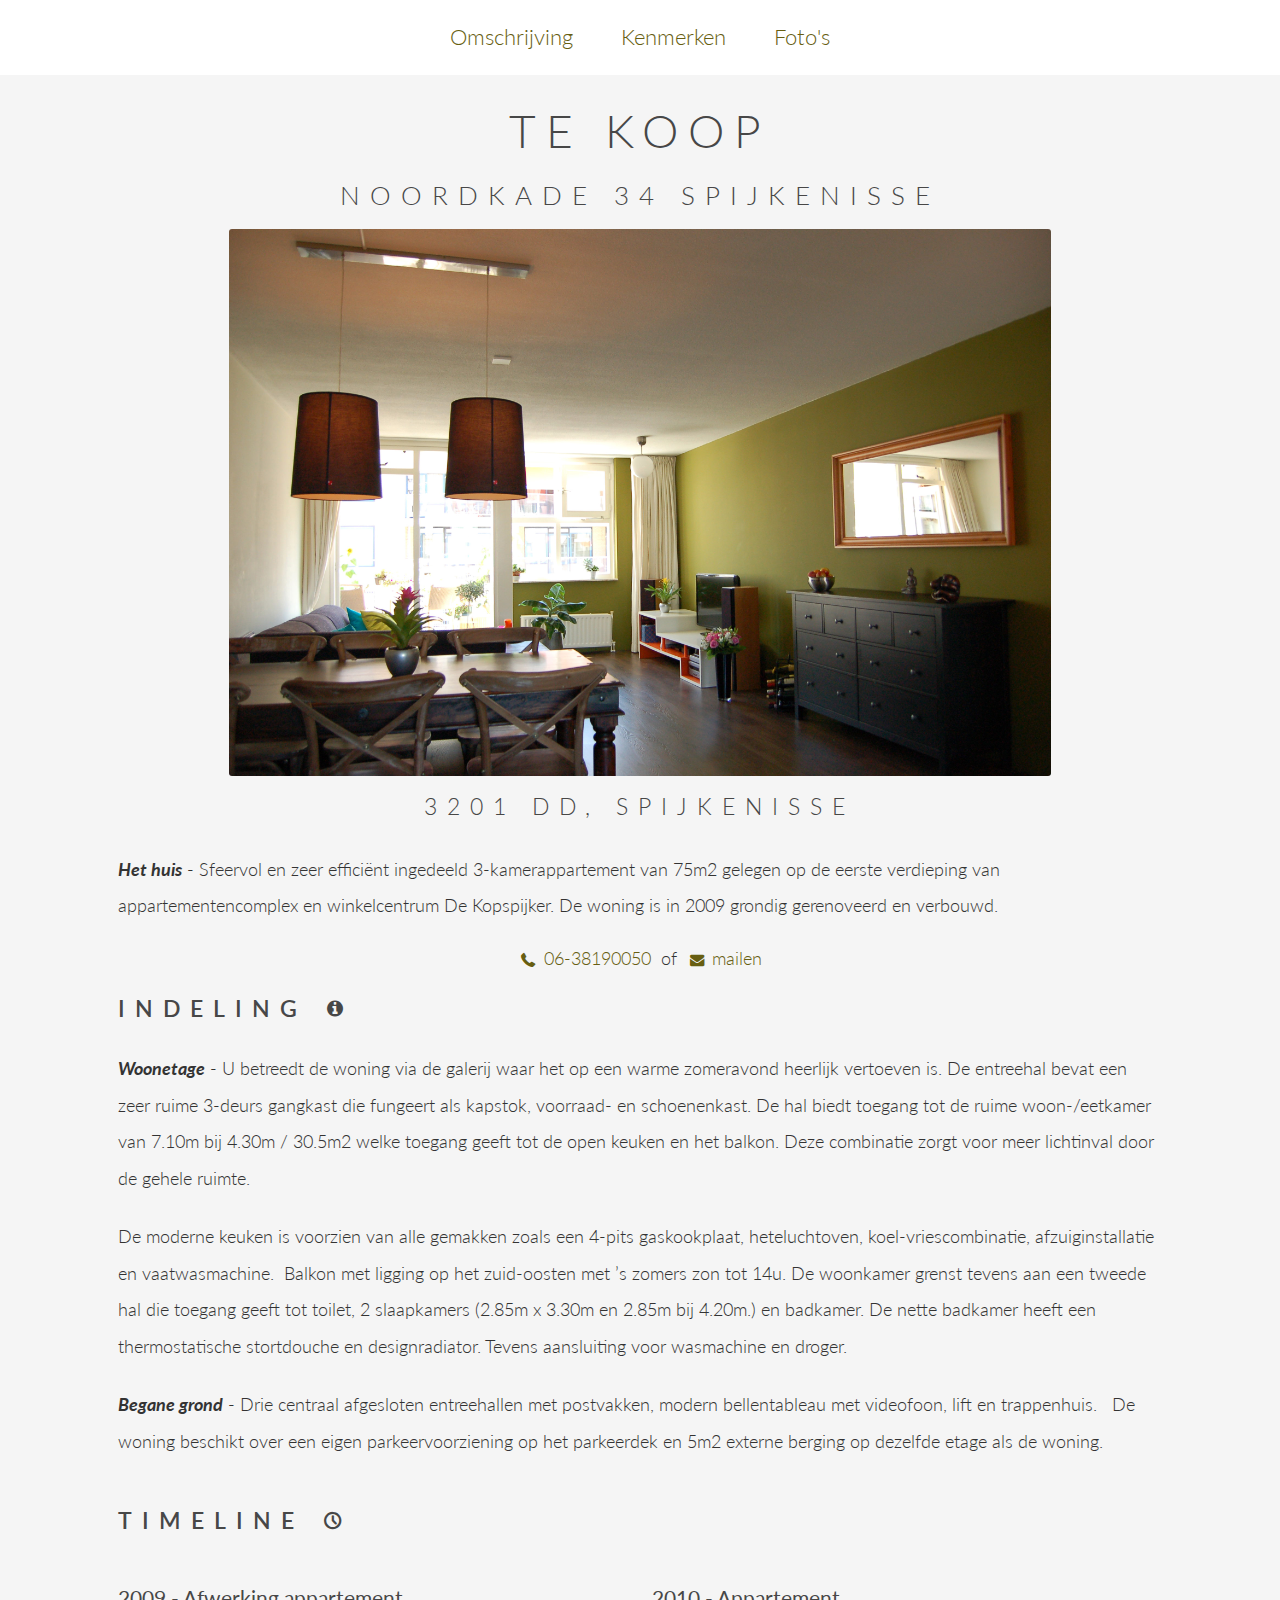
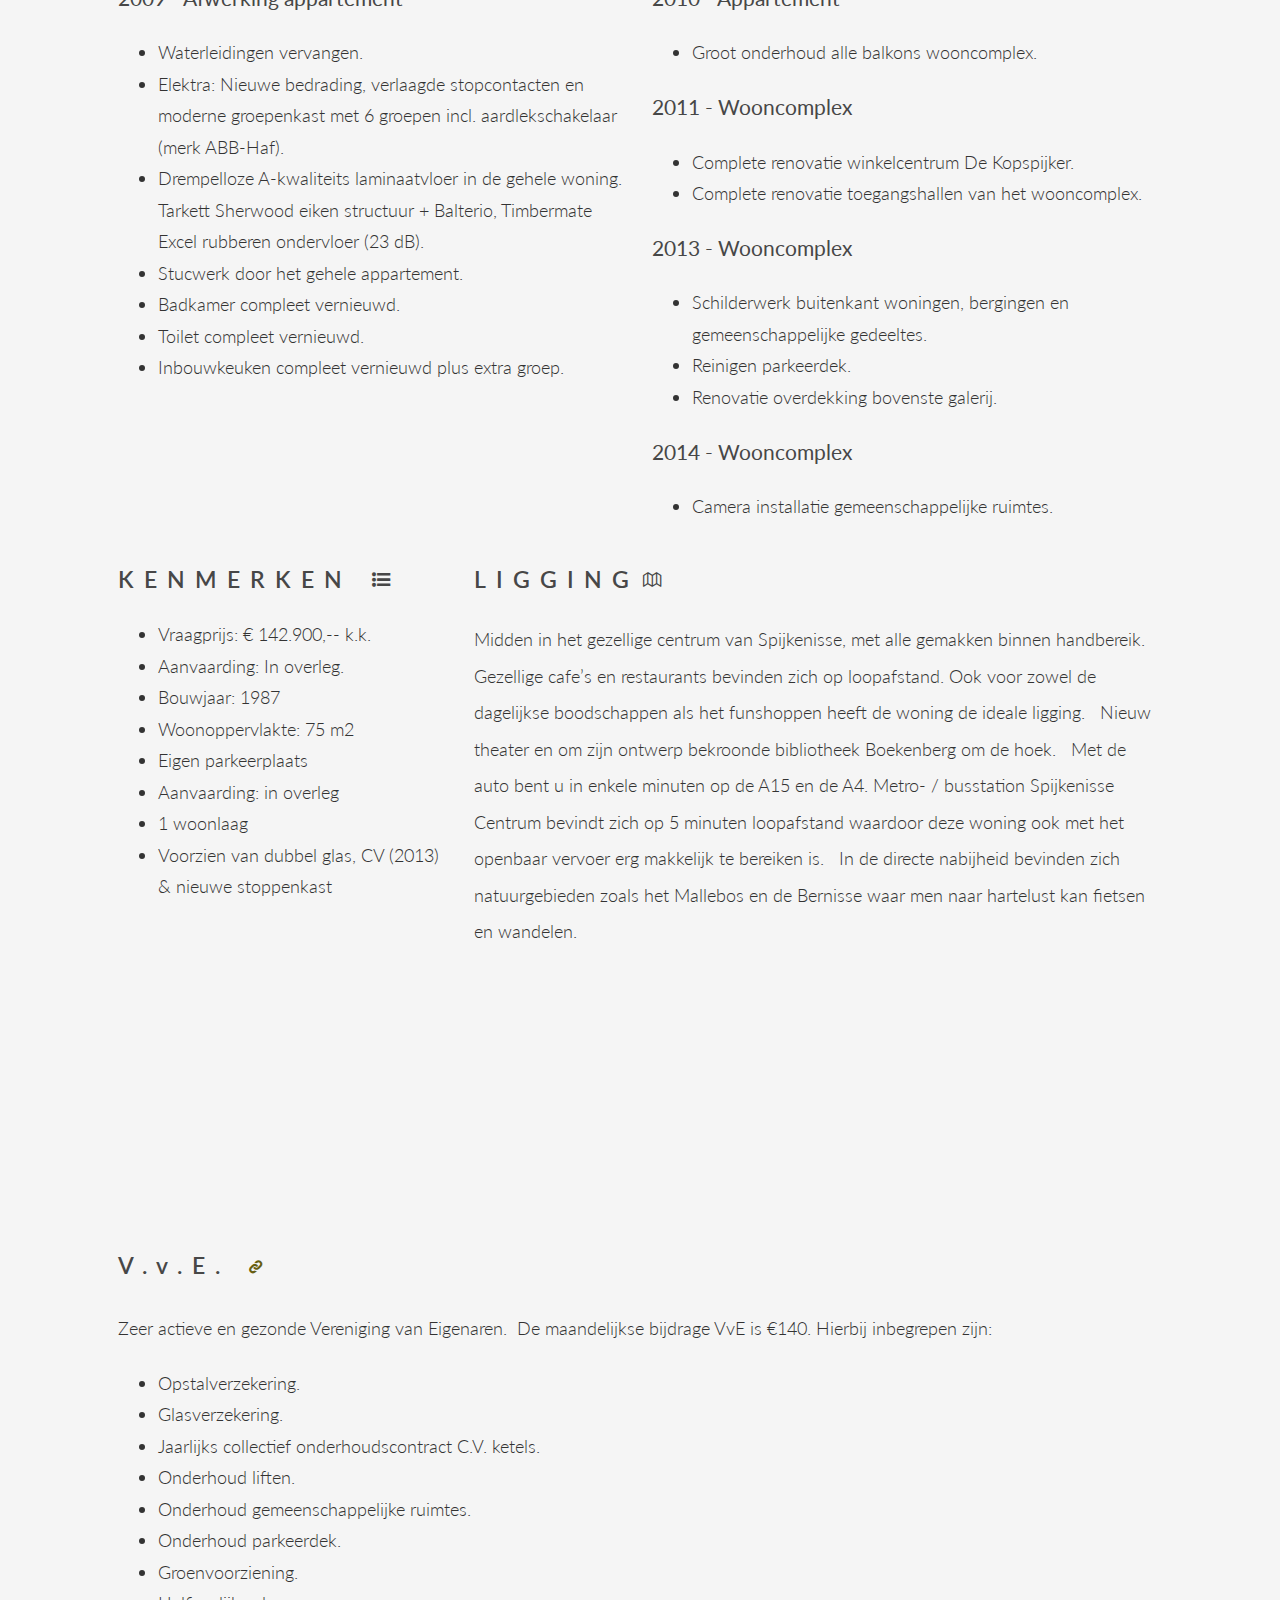
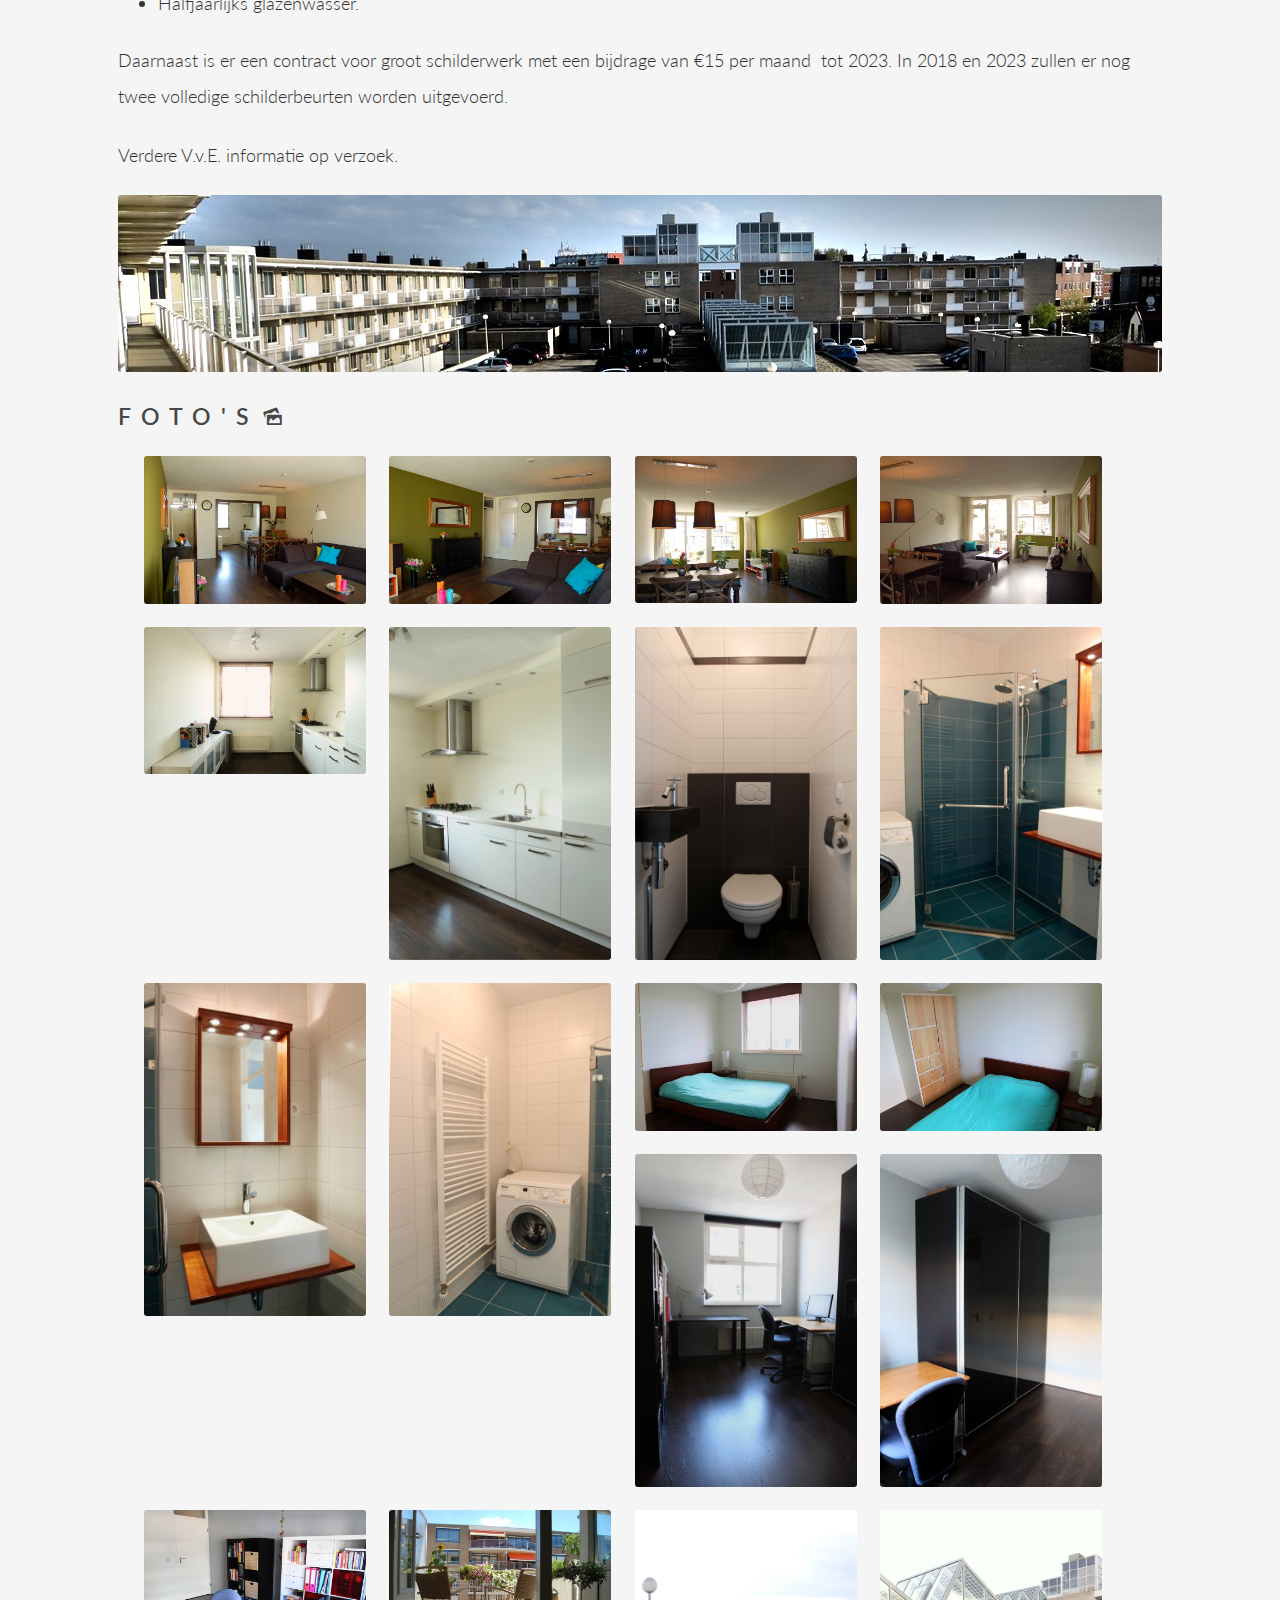
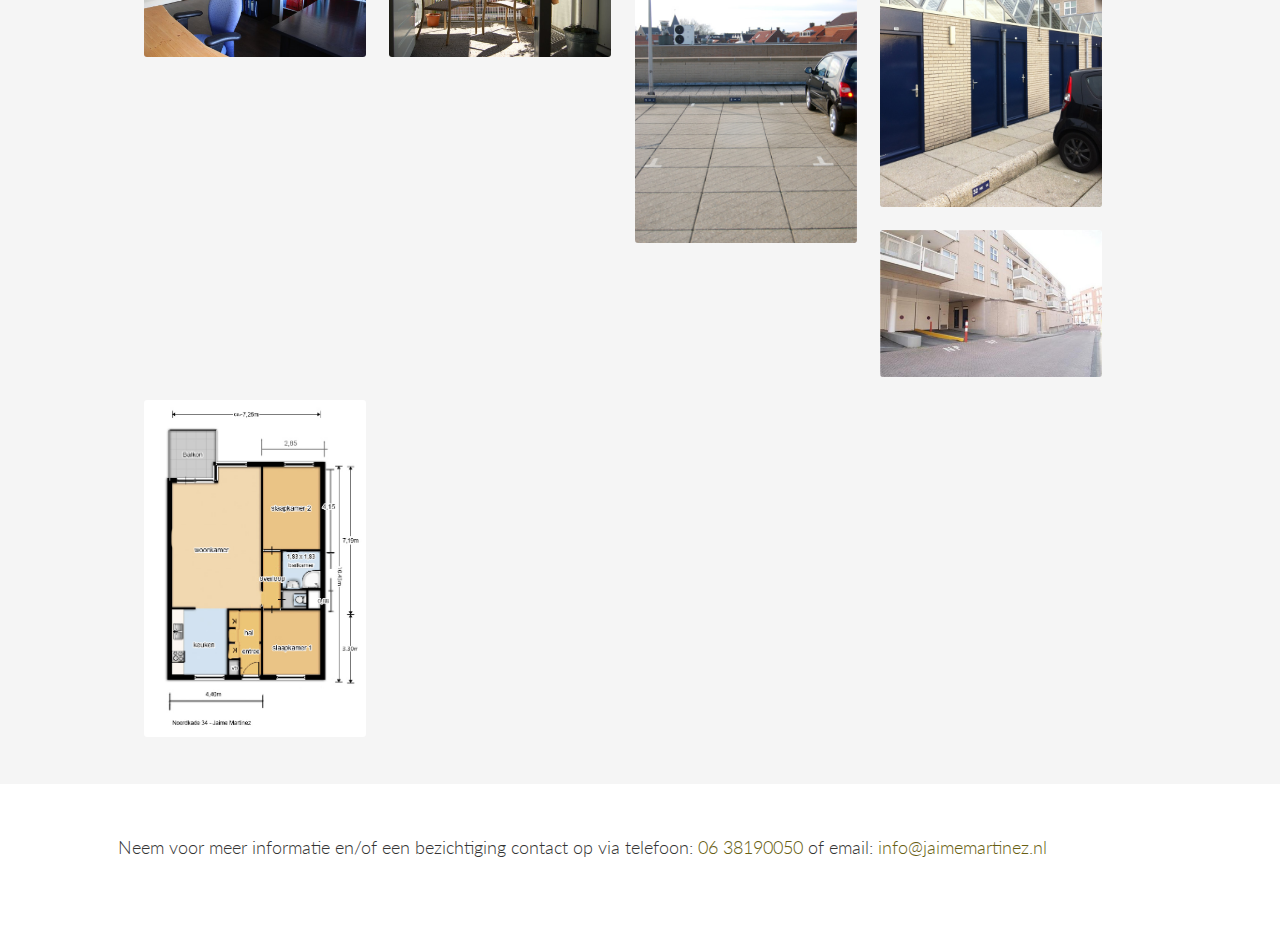
==== index.html @ 1e0ad84d "oops double slashes" ====
<!DOCTYPE html>
<html>
    <head>
        <meta charset="utf-8">
        <meta http-equiv="X-UA-Compatible" content="IE=edge">
        <meta name="viewport" content="width=device-width, initial-scale=1">

		<title>Te Koop: Noordkade 34, Spijkenisse</title>
        <meta name="description" content="Sfeervol en zeer efficiënt ingedeeld 3-kamerappartement van 75m2 gelegen op de eerste verdieping van het winkelcentrum De Kopspijker. De woning is in 2009 grondig gerenoveerd en verbouwd.">

        <meta property="og:title" content="Te koop: Noordkade 34, Spijkenisse">
		<meta property="og:locale" content="nl_NL">
		<meta property="og:url" content="http://noordkade34.nl/">
		<meta property="og:description" content="Sfeervol en zeer efficiënt ingedeeld 3-kamerappartement van 75m2 gelegen op de eerste verdieping van het winkelcentrum De Kopspijker. De woning is in 2009 grondig gerenoveerd en verbouwd.">
		<meta property="og:type" content="website">
		<meta property="og:image" content="http://noordkade34.nl/assets/img/1.3 - woonkamer.jpg">
		<meta property="og:image" content="http://noordkade34.nl/assets/img/2.2 - keuken.jpg">
		<meta property="og:image" content="http://noordkade34.nl/assets/img/6. - balkon.jpg">

		<link rel="shortcut icon" href="/favicon.ico" type="image/x-icon" />
        <link rel="publisher" href="https://plus.google.com/105587999218835462997" />
        <link href='http://fonts.googleapis.com/css?family=Lato:300,400,700' rel='stylesheet' type='text/css'>
		<link rel="stylesheet" type="text/css" href="/assets/css/stylesheet.css" media="screen" />

		<!--[if (gte IE 6)&(lte IE 8)]>
		  <script type="text/javascript" src="/assets/js/min/html5shiv.min.js"></script>
		  <script type="text/javascript" src="/assets/js/min/selectivizr.min.js"></script>
		  <noscript><link rel="stylesheet" href="/assets/css/ie.css" /></noscript>
		<![endif]-->

	</head>

	<body>

		<nav class="menu">
			<ul>
				<li><a href="#omschrijving">Omschrijving</a></li>
				<li><a href="#kenmerken">Kenmerken</a></li>
				<li><a href="#fotos">Foto's</a></li>
			</ul>
		</nav>
		<header class="header">
			<div class="container">
				<h1>Te Koop</h1>
				<h2>Noordkade 34 Spijkenisse</h2>
				<img src="/assets/img/lrg/1.3 - woonkamer.jpg" alt="Woonkamer Noordkade 34">
				<h3>3201 DD, Spijkenisse</h3>
			</div>
		</header>
		<div class="container">
			<section class="main" id="omschrijving">
				<article>
					 <p><i>Het huis</i> - Sfeervol en zeer efficiënt ingedeeld 3-kamerappartement van 75m2 gelegen op de eerste verdieping van appartementencomplex en winkelcentrum De Kopspijker. De woning is in 2009 grondig gerenoveerd en verbouwd.</p>
					<div class="center"><a href="tel:0031638190050"><i class="icon-phone"></i> 06-38190050</a>&nbsp;&nbsp;of&nbsp;&nbsp;<a href="mailto:info@jaimemartinez.nl"><i class="icon-mail-alt"></i> mailen</a></div>
				</article>
				<article>
					<h3>Indeling <i class="icon-info-circled"></i></h3>
					
					<p><i>Woonetage</i> - U betreedt de woning via de galerij waar het op een warme zomeravond heerlijk vertoeven is. De entreehal bevat een zeer ruime 3-deurs gangkast die fungeert als kapstok, voorraad- en schoenenkast. De hal biedt toegang tot de ruime woon-/eetkamer van 7.10m bij 4.30m / 30.5m2 welke toegang geeft tot de open keuken en het balkon. Deze combinatie zorgt voor meer lichtinval door de gehele ruimte.</p>
					
					<p>De moderne keuken is voorzien van alle gemakken zoals een 4-pits gaskookplaat, heteluchtoven, koel-vriescombinatie, afzuiginstallatie en  vaatwasmachine.  Balkon met ligging op het zuid-oosten met ’s zomers zon tot 14u. De woonkamer grenst tevens aan een tweede hal die toegang geeft tot toilet, 2 slaapkamers (2.85m x 3.30m en 2.85m bij 4.20m.) en badkamer. De nette badkamer heeft een thermostatische stortdouche en designradiator. Tevens aansluiting voor wasmachine en droger. </p>
					
					<p><i>Begane grond</i> - Drie centraal afgesloten entreehallen met postvakken, modern bellentableau met videofoon, lift en trappenhuis.   De woning beschikt over een eigen parkeervoorziening op het parkeerdek en 5m2 externe berging op dezelfde etage als de woning.</p>
				</article>
			</section>

			<section class="timeline">
				<h3>Timeline <i class="icon-clock"></i></h3>
				<article>
					<h4>2009 - Afwerking appartement</h4>
					<ul>
						<li>Waterleidingen vervangen.</li>
						<li>Elektra: Nieuwe bedrading, verlaagde stopcontacten en moderne groepenkast met 6 groepen incl. aardlekschakelaar (merk ABB-Haf).</li>
						<li>Drempelloze A-kwaliteits laminaatvloer in de gehele woning. Tarkett Sherwood eiken structuur + Balterio, Timbermate Excel rubberen ondervloer (23 dB).</li>
						<li>Stucwerk door het gehele appartement.</li>
						<li>Badkamer compleet vernieuwd.</li>
						<li>Toilet compleet vernieuwd.</li>
						<li>Inbouwkeuken compleet vernieuwd plus extra groep.</li>
					</ul>
				</article>
				<article>
					<h4>2010 - Appartement</h4>
					<ul>
						<li>Groot onderhoud alle balkons wooncomplex.</li>
					</ul>
					<h4>2011 - Wooncomplex</h4>
					<ul>
						<li>Complete renovatie winkelcentrum De Kopspijker.</li>
						<li>Complete renovatie toegangshallen van het wooncomplex.</li>
					</ul>
					<h4>2013 - Wooncomplex</h4>
					<ul>
						<li>Schilderwerk buitenkant woningen, bergingen en gemeenschappelijke gedeeltes.</li>
						<li>Reinigen parkeerdek.</li>
						<li>Renovatie overdekking bovenste galerij.</li>
					</ul>
					<h4>2014 - Wooncomplex</h4>
					<ul>
						<li>Camera installatie gemeenschappelijke ruimtes.</li>
					</ul>
				</article>
			</section>



			<section class="features-and-suroundings" id="kenmerken">
				<aside>
					<h3>Kenmerken <i class="icon-list-bullet"></i></h3>
					<ul>
						<li>Vraagprijs: € 142.900,-- k.k.</li>
						<li>Aanvaarding: In overleg.</li>
						<li>Bouwjaar: 1987</li>
						<li>Woonoppervlakte: 75 m2</li>
						<li>Eigen parkeerplaats</li>
						<li>Aanvaarding: in overleg</li>
						<li>1 woonlaag</li>
						<li>Voorzien van dubbel glas, CV (2013) &amp; nieuwe stoppenkast</li>
					</ul>
				</aside>
				<article>
					<h3>Ligging<i class="icon-map"></i></h3>
					<p>Midden in het gezellige centrum van Spijkenisse, met alle gemakken binnen handbereik. Gezellige cafe’s en restaurants bevinden zich op loopafstand. Ook voor zowel de dagelijkse boodschappen als het funshoppen heeft de woning de ideale ligging.   Nieuw theater en om zijn ontwerp bekroonde bibliotheek Boekenberg om de hoek.   Met de auto bent u in enkele minuten op de A15 en de A4. Metro- / busstation Spijkenisse Centrum bevindt zich op 5 minuten loopafstand waardoor deze woning ook met het openbaar vervoer erg makkelijk te bereiken is.   In de directe nabijheid bevinden zich natuurgebieden zoals het Mallebos en de Bernisse waar men naar hartelust kan fietsen en wandelen.</p>
				</article>
				<iframe src="https://www.google.com/maps/embed?pb=!1m14!1m8!1m3!1d2464.5754263240874!2d4.3286573!3d51.8504493!3m2!1i1024!2i768!4f13.1!3m3!1m2!1s0x47c4498eeb7c8c5f%3A0xbebf04835ccae60f!2sNoordkade+34!5e0!3m2!1snl!2snl!4v1396561462928&amp;z=16" width="100%" height="250" frameborder="0" style="border:0"></iframe>
			</section>

			<section class="vve">
	<article>
		<h3>V.v.E. <small><a href="http://www.vve-dekopspijker.nl/" target="_blank"><i class="icon-link"></i></a></small></h3>
		<p>Zeer actieve en gezonde Vereniging van Eigenaren.  De maandelijkse bijdrage VvE is €140. Hierbij inbegrepen zijn:</p>
		<ul>
			<li>Opstalverzekering.</li>
			<li>Glasverzekering.</li>
			<li>Jaarlijks collectief onderhoudscontract C.V. ketels.</li>
			<li>Onderhoud liften.</li>
			<li>Onderhoud gemeenschappelijke ruimtes.</li>
			<li>Onderhoud parkeerdek.</li>
			<li>Groenvoorziening.</li>
			<li>Halfjaarlijks glazenwasser.</li>
		</ul>
		<p>Daarnaast is er een contract voor groot schilderwerk met een bijdrage van €15 per maand  tot 2023. In 2018 en 2023 zullen er nog twee volledige schilderbeurten worden uitgevoerd.</p>
		<p>Verdere V.v.E. informatie op verzoek.  </p>
		<img src="/assets/img/dekopspijker-landscape.jpg" alt="" />
	</article>
</section>
			<section class="image-gallery" id="fotos">
	<article>
	<h3>Foto's<i class="icon-picture"></i></h3>
	<div class="container">
		<a data-imagelightbox="fotos" class="wk wk1" href="/assets/img/1.1 - woonkamer.jpg"><img src="/assets/img/1.1 - woonkamer.jpg" alt="Woonkamer 1" /></a>
		<a data-imagelightbox="fotos" class="wk wk2" href="/assets/img/1.2 - woonkamer.jpg"><img src="/assets/img/1.2 - woonkamer.jpg" alt="Woonkamer 2" /></a>
		<a data-imagelightbox="fotos" class="wk wk3" href="/assets/img/1.3 - woonkamer.jpg"><img src="/assets/img/1.3 - woonkamer.jpg" alt="Woonkamer 3" /></a>
		<a data-imagelightbox="fotos" class="wk wk4" href="/assets/img/1.4 - woonkamer.jpg"><img src="/assets/img/1.4 - woonkamer.jpg" alt="Woonkamer 4" /></a>

		
		<a data-imagelightbox="fotos" class="k k2" href="/assets/img/2.2 - keuken.jpg"><img src="/assets/img/2.2 - keuken.jpg" alt="Keuken 1" /></a>
		<a data-imagelightbox="fotos" class="k k1" href="/assets/img/2.1 - keuken.jpg"><img src="/assets/img/2.1 - keuken.jpg" alt="Keuken 2" /></a>

		<a data-imagelightbox="fotos" class="t t1"  href="/assets/img/3. - toilet.jpg"><img src="/assets/img/3. - toilet.jpg" alt="Toilet" /></a>

		<a data-imagelightbox="fotos" class="b b1" href="/assets/img/4.1 - badkamer.jpg"><img src="/assets/img/4.1 - badkamer.jpg" alt="Badkamer 1" /></a>
		<a data-imagelightbox="fotos" class="b b2" href="/assets/img/4.2 - badkamer.jpg"><img src="/assets/img/4.2 - badkamer.jpg" alt="Badkamer 2" /></a>
		<a data-imagelightbox="fotos" class="b b3" href="/assets/img/4.3 - badkamer.jpg"><img src="/assets/img/4.3 - badkamer.jpg" alt="Badkamer 3" /></a>

		<a data-imagelightbox="fotos" class="k51 k51a" href="/assets/img/5.1.a - kamer 1.jpg"><img src="/assets/img/5.1.a - kamer 1.jpg" alt="Slaapkamer 1" /></a>
		<a data-imagelightbox="fotos" class="k51 k51b" href="/assets/img/5.1.b - kamer 1.jpg"><img src="/assets/img/5.1.b - kamer 1.jpg" alt="Slaapkamer 2" /></a>

		<a data-imagelightbox="fotos" class="k52 k52a" href="/assets/img/5.2.a - kamer 2.jpg"><img src="/assets/img/5.2.a - kamer 2.jpg" alt="Studeerkamer 1" /></a>
		<a data-imagelightbox="fotos" class="k52 k52b" href="/assets/img/5.2.b - kamer 2.jpg"><img src="/assets/img/5.2.b - kamer 2.jpg" alt="Studeerkamer 2" /></a>
		<a data-imagelightbox="fotos" class="k52 k52c" href="/assets/img/5.2.c - kamer 2.jpg"><img src="/assets/img/5.2.c - kamer 2.jpg" alt="Studeerkamer 3" /></a>

		<a data-imagelightbox="fotos" class="o o1" href="/assets/img/6. - balkon.jpg"><img src="/assets/img/6. - balkon.jpg" alt="Balkon" /></a>
		<a data-imagelightbox="fotos" class="o o2" href="/assets/img/7. - parkeerplaats.jpg"><img src="/assets/img/7. - parkeerplaats.jpg" alt="Parkeerplaats" /></a>
		<a data-imagelightbox="fotos" class="o o3" href="/assets/img/8. - berging.jpg"><img src="/assets/img/8. - berging.jpg" alt="Berging" /></a>
		<a data-imagelightbox="fotos" class="o o4" href="/assets/img/9. - inrit.jpg"><img src="/assets/img/9. - inrit.jpg" alt="Voorkant inrit" /></a>
		<a data-imagelightbox="fotos" class="o o4" href="/assets/img/plattegrond.jpg"><img src="/assets/img/plattegrond.jpg" alt="Plattegrond Noordkade 34" /></a>
	</div>
	</article>
</section>
<br />		</div>
		
		<footer class="footer">
			<article class="container">
				<br />
				<p id="contact">Neem voor meer informatie en/of een bezichtiging contact op via telefoon: <a href="tel:0031638190050">06 38190050</a> of email: <a href="mailto:info@jaimemartinez.nl">info@jaimemartinez.nl</a></p>
				<div class="fb-like" data-href="http://noordkade34.nl/" data-layout="standard" data-action="like" data-show-faces="false" data-share="true"></div><br/><br/>
			</article>
		</footer>

		<script src="//ajax.googleapis.com/ajax/libs/jquery/1.11.0/jquery.min.js"></script>
        <script>window.jQuery || document.write('<script src="/assets/js/min/jquery-1.11.0.min.js"><\/script>')</script>
        

		<script>
			(function(i,s,o,g,r,a,m){i['GoogleAnalyticsObject']=r;i[r]=i[r]||function(){
			(i[r].q=i[r].q||[]).push(arguments)},i[r].l=1*new Date();a=s.createElement(o),
			m=s.getElementsByTagName(o)[0];a.async=1;a.src=g;m.parentNode.insertBefore(a,m)
			})(window,document,'script','//www.google-analytics.com/analytics.js','ga');

			ga('create', 'UA-8254554-12', 'noordkade34.nl');
			ga('require', 'linkid', 'linkid.js');
			ga('require', 'displayfeatures');
			ga('send', 'pageview');
		</script>
		<script src="/assets/js/min/scripts.min.js"></script>
		<div id="fb-root"></div>
		<script>(function(d, s, id) {
		  var js, fjs = d.getElementsByTagName(s)[0];
		  if (d.getElementById(id)) return;
		  js = d.createElement(s); js.id = id;
		  js.src = "//connect.facebook.net/nl_NL/all.js#xfbml=1&appId=514777121892088";
		  fjs.parentNode.insertBefore(js, fjs);
		}(document, 'script', 'facebook-jssdk'));</script>
	<script type="text/javascript" src="/assets/js/min/responds.min.js"></script>
	</body>
</html>
---- assets/css/stylesheet.css ----
@charset "UTF-8";
* {
  -webkit-box-sizing: border-box;
  -moz-box-sizing: border-box;
  box-sizing: border-box; }

/*! normalize.css v3.0.1 | MIT License | git.io/normalize */
/**
 * 1. Set default font family to sans-serif.
 * 2. Prevent iOS text size adjust after orientation change, without disabling
 *    user zoom.
 */
html {
  font-family: sans-serif;
  /* 1 */
  -ms-text-size-adjust: 100%;
  /* 2 */
  -webkit-text-size-adjust: 100%;
  /* 2 */ }

/**
 * Remove default margin.
 */
body {
  margin: 0; }

/* HTML5 display definitions
   ========================================================================== */
/**
 * Correct `block` display not defined for any HTML5 element in IE 8/9.
 * Correct `block` display not defined for `details` or `summary` in IE 10/11 and Firefox.
 * Correct `block` display not defined for `main` in IE 11.
 */
article,
aside,
details,
figcaption,
figure,
footer,
header,
hgroup,
main,
nav,
section,
summary {
  display: block; }

/**
 * 1. Correct `inline-block` display not defined in IE 8/9.
 * 2. Normalize vertical alignment of `progress` in Chrome, Firefox, and Opera.
 */
audio,
canvas,
progress,
video {
  display: inline-block;
  /* 1 */
  vertical-align: baseline;
  /* 2 */ }

/**
 * Prevent modern browsers from displaying `audio` without controls.
 * Remove excess height in iOS 5 devices.
 */
audio:not([controls]) {
  display: none;
  height: 0; }

/**
 * Address `[hidden]` styling not present in IE 8/9/10.
 * Hide the `template` element in IE 8/9/11, Safari, and Firefox < 22.
 */
[hidden],
template {
  display: none; }

/* Links
   ========================================================================== */
/**
 * Remove the gray background color from active links in IE 10.
 */
a {
  background: transparent; }

/**
 * Improve readability when focused and also mouse hovered in all browsers.
 */
a:active,
a:hover {
  outline: 0; }

/* Text-level semantics
   ========================================================================== */
/**
 * Address styling not present in IE 8/9/10/11, Safari, and Chrome.
 */
abbr[title] {
  border-bottom: 1px dotted; }

/**
 * Address style set to `bolder` in Firefox 4+, Safari, and Chrome.
 */
b,
strong {
  font-weight: bold; }

/**
 * Address styling not present in Safari and Chrome.
 */
dfn {
  font-style: italic; }

/**
 * Address variable `h1` font-size and margin within `section` and `article`
 * contexts in Firefox 4+, Safari, and Chrome.
 */
h1 {
  font-size: 2em;
  margin: 0.67em 0; }

/**
 * Address styling not present in IE 8/9.
 */
mark {
  background: #ff0;
  color: #000; }

/**
 * Address inconsistent and variable font size in all browsers.
 */
small {
  font-size: 80%; }

/**
 * Prevent `sub` and `sup` affecting `line-height` in all browsers.
 */
sub,
sup {
  font-size: 75%;
  line-height: 0;
  position: relative;
  vertical-align: baseline; }

sup {
  top: -0.5em; }

sub {
  bottom: -0.25em; }

/* Embedded content
   ========================================================================== */
/**
 * Remove border when inside `a` element in IE 8/9/10.
 */
img {
  border: 0; }

/**
 * Correct overflow not hidden in IE 9/10/11.
 */
svg:not(:root) {
  overflow: hidden; }

/* Grouping content
   ========================================================================== */
/**
 * Address margin not present in IE 8/9 and Safari.
 */
figure {
  margin: 1em 40px; }

/**
 * Address differences between Firefox and other browsers.
 */
hr {
  -moz-box-sizing: content-box;
  box-sizing: content-box;
  height: 0; }

/**
 * Contain overflow in all browsers.
 */
pre {
  overflow: auto; }

/**
 * Address odd `em`-unit font size rendering in all browsers.
 */
code,
kbd,
pre,
samp {
  font-family: monospace, monospace;
  font-size: 1em; }

/* Forms
   ========================================================================== */
/**
 * Known limitation: by default, Chrome and Safari on OS X allow very limited
 * styling of `select`, unless a `border` property is set.
 */
/**
 * 1. Correct color not being inherited.
 *    Known issue: affects color of disabled elements.
 * 2. Correct font properties not being inherited.
 * 3. Address margins set differently in Firefox 4+, Safari, and Chrome.
 */
button,
input,
optgroup,
select,
textarea {
  color: inherit;
  /* 1 */
  font: inherit;
  /* 2 */
  margin: 0;
  /* 3 */ }

/**
 * Address `overflow` set to `hidden` in IE 8/9/10/11.
 */
button {
  overflow: visible; }

/**
 * Address inconsistent `text-transform` inheritance for `button` and `select`.
 * All other form control elements do not inherit `text-transform` values.
 * Correct `button` style inheritance in Firefox, IE 8/9/10/11, and Opera.
 * Correct `select` style inheritance in Firefox.
 */
button,
select {
  text-transform: none; }

/**
 * 1. Avoid the WebKit bug in Android 4.0.* where (2) destroys native `audio`
 *    and `video` controls.
 * 2. Correct inability to style clickable `input` types in iOS.
 * 3. Improve usability and consistency of cursor style between image-type
 *    `input` and others.
 */
button,
html input[type="button"],
input[type="reset"],
input[type="submit"] {
  -webkit-appearance: button;
  /* 2 */
  cursor: pointer;
  /* 3 */ }

/**
 * Re-set default cursor for disabled elements.
 */
button[disabled],
html input[disabled] {
  cursor: default; }

/**
 * Remove inner padding and border in Firefox 4+.
 */
button::-moz-focus-inner,
input::-moz-focus-inner {
  border: 0;
  padding: 0; }

/**
 * Address Firefox 4+ setting `line-height` on `input` using `!important` in
 * the UA stylesheet.
 */
input {
  line-height: normal; }

/**
 * It's recommended that you don't attempt to style these elements.
 * Firefox's implementation doesn't respect box-sizing, padding, or width.
 *
 * 1. Address box sizing set to `content-box` in IE 8/9/10.
 * 2. Remove excess padding in IE 8/9/10.
 */
input[type="checkbox"],
input[type="radio"] {
  box-sizing: border-box;
  /* 1 */
  padding: 0;
  /* 2 */ }

/**
 * Fix the cursor style for Chrome's increment/decrement buttons. For certain
 * `font-size` values of the `input`, it causes the cursor style of the
 * decrement button to change from `default` to `text`.
 */
input[type="number"]::-webkit-inner-spin-button,
input[type="number"]::-webkit-outer-spin-button {
  height: auto; }

/**
 * 1. Address `appearance` set to `searchfield` in Safari and Chrome.
 * 2. Address `box-sizing` set to `border-box` in Safari and Chrome
 *    (include `-moz` to future-proof).
 */
input[type="search"] {
  -webkit-appearance: textfield;
  /* 1 */
  -moz-box-sizing: content-box;
  -webkit-box-sizing: content-box;
  /* 2 */
  box-sizing: content-box; }

/**
 * Remove inner padding and search cancel button in Safari and Chrome on OS X.
 * Safari (but not Chrome) clips the cancel button when the search input has
 * padding (and `textfield` appearance).
 */
input[type="search"]::-webkit-search-cancel-button,
input[type="search"]::-webkit-search-decoration {
  -webkit-appearance: none; }

/**
 * Define consistent border, margin, and padding.
 */
fieldset {
  border: 1px solid #c0c0c0;
  margin: 0 2px;
  padding: 0.35em 0.625em 0.75em; }

/**
 * 1. Correct `color` not being inherited in IE 8/9/10/11.
 * 2. Remove padding so people aren't caught out if they zero out fieldsets.
 */
legend {
  border: 0;
  /* 1 */
  padding: 0;
  /* 2 */ }

/**
 * Remove default vertical scrollbar in IE 8/9/10/11.
 */
textarea {
  overflow: auto; }

/**
 * Don't inherit the `font-weight` (applied by a rule above).
 * NOTE: the default cannot safely be changed in Chrome and Safari on OS X.
 */
optgroup {
  font-weight: bold; }

/* Tables
   ========================================================================== */
/**
 * Remove most spacing between table cells.
 */
table {
  border-collapse: collapse;
  border-spacing: 0; }

td,
th {
  padding: 0; }

@font-face {
  font-family: 'nk';
  src: url("../font/nk.eot?98371329");
  src: url("../font/nk.eot?98371329#iefix") format("embedded-opentype"), url("../font/nk.woff?98371329") format("woff"), url("../font/nk.ttf?98371329") format("truetype"), url("../font/nk.svg?98371329#nk") format("svg");
  font-weight: normal;
  font-style: normal; }
/* Chrome hack: SVG is rendered more smooth in Windozze. 100% magic, uncomment if you need it. */
/* Note, that will break hinting! In other OS-es font will be not as sharp as it could be */
/*
@media screen and (-webkit-min-device-pixel-ratio:0) {
  @font-face {
    font-family: 'nk';
    src: url('../font/nk.svg?98371329#nk') format('svg');
  }
}
*/
[class^="icon-"]:before, [class*=" icon-"]:before {
  font-family: "nk";
  font-style: normal;
  font-weight: normal;
  speak: none;
  display: inline-block;
  text-decoration: inherit;
  width: 1em;
  margin-right: .2em;
  text-align: center;
  /* opacity: .8; */
  /* For safety - reset parent styles, that can break glyph codes*/
  font-variant: normal;
  text-transform: none;
  /* fix buttons height, for twitter bootstrap */
  line-height: 1em;
  /* Animation center compensation - margins should be symmetric */
  /* remove if not needed */
  margin-left: .2em;
  /* you can be more comfortable with increased icons size */
  font-size: 80%;
  /* Uncomment for 3D effect */
  /* text-shadow: 1px 1px 1px rgba(127, 127, 127, 0.3); */ }

.icon-mail-alt:before {
  content: '\e803'; }

/* '' */
.icon-info-circled:before {
  content: '\e807'; }

/* '' */
.icon-doc-text-inv:before {
  content: '\e808'; }

/* '' */
.icon-list-bullet:before {
  content: '\e805'; }

/* '' */
.icon-picture:before {
  content: '\e804'; }

/* '' */
.icon-map:before {
  content: '\e806'; }

/* '' */
.icon-home:before {
  content: '\e800'; }

/* '' */
.icon-link:before {
  content: '\e801'; }

/* '' */
.icon-clock:before {
  content: '\e802'; }

/* '' */
.icon-phone:before {
  content: '\e809'; }

/* '' */
/* IMAGE LIGHTBOX SELECTOR */
#imagelightbox {
  cursor: pointer;
  position: fixed;
  z-index: 10000;
  touch-action: none;
  box-shadow: 0 0 3.125em rgba(0, 0, 0, 0.75);
  /* 50 */ }

/* WITH ACTIVITY INDICATION */
#imagelightbox-loading,
#imagelightbox-loading div {
  border-radius: 9999px; }

#imagelightbox-loading {
  background-color: gray;
  background-color: rgba(0, 0, 0, 0.5);
  position: fixed;
  z-index: 10003;
  top: 50%;
  left: 50%;
  padding: 0.65em;
  margin: -1.3em 0 0 -1.3em;
  box-shadow: 0 0 2.5em rgba(0, 0, 0, 0.75);
  /* 40 */ }

#imagelightbox-loading div {
  width: 1.3em;
  height: 1.3em;
  background-color: #fff;
  animation: imagelightbox-loading .5s ease infinite; }

@keyframes imagelightbox-loading {
  from {
    opacity: .5;
    transform: scale(0.75); }

  50% {
    opacity: 1;
    transform: scale(1); }

  to {
    opacity: .5;
    transform: scale(0.75); } }
/* WITH OVERLAY */
#imagelightbox-overlay {
  background-color: #fff;
  background-color: rgba(255, 255, 255, 0.9);
  position: fixed;
  z-index: 9998;
  top: 0;
  right: 0;
  bottom: 0;
  left: 0; }

/* WITH "CLOSE" BUTTON */
#imagelightbox-close {
  width: 2.5em;
  /* 40 */
  height: 2.5em;
  /* 40 */
  background-color: #666;
  position: fixed;
  z-index: 10002;
  top: 2.5em;
  /* 40 */
  right: 2.5em;
  /* 40 */
  border-radius: 50%;
  transition: color .3s ease; }

#imagelightbox-close:hover {
  background-color: #111; }

#imagelightbox-close:before,
#imagelightbox-close:after {
  width: 2px;
  background-color: #fff;
  content: '';
  position: absolute;
  top: 20%;
  bottom: 20%;
  left: 50%;
  margin-left: -1px; }

#imagelightbox-close:before {
  transform: rotate(45deg); }

#imagelightbox-close:after {
  transform: rotate(-45deg); }

/* WITH CAPTION */
#imagelightbox-caption {
  text-align: center;
  color: #fff;
  background-color: #666;
  position: fixed;
  z-index: 10001;
  left: 0;
  right: 0;
  bottom: 0;
  padding: 0.625em;
  /* 10 */ }

/* WITH NAVIGATION */
#imagelightbox-nav {
  background-color: #444;
  background-color: rgba(0, 0, 0, 0.5);
  position: fixed;
  z-index: 10001;
  left: 50%;
  bottom: 3.75em;
  /* 60 */
  padding: 0.313em;
  /* 5 */
  transform: translateX(-50%);
  border-radius: 20px; }

#imagelightbox-nav a {
  width: 1em;
  /* 20 */
  height: 1em;
  /* 20 */
  border: 1px solid #fff;
  display: inline-block;
  margin: 0 0.313em;
  /* 5 */
  border-radius: 50%; }

#imagelightbox-nav .active {
  background-color: #fff; }

/* WITH ARROWS */
.imagelightbox-arrow {
  width: 3.75em;
  /* 60 */
  height: 7.5em;
  /* 120 */
  background-color: #444;
  background-color: rgba(0, 0, 0, 0.5);
  vertical-align: middle;
  display: none;
  position: fixed;
  z-index: 10001;
  top: 50%;
  margin-top: -3.75em;
  /* 60 */
  border: none; }

.imagelightbox-arrow:hover,
.imagelightbox-arrow:focus {
  background-color: #666;
  background-color: rgba(0, 0, 0, 0.75); }

.imagelightbox-arrow:active {
  background-color: #111; }

.imagelightbox-arrow-left {
  left: 1em; }

.imagelightbox-arrow-right {
  right: 1em; }

.imagelightbox-arrow:before {
  width: 0;
  height: 0;
  border: 1em solid transparent;
  content: '';
  display: inline-block;
  margin-bottom: -0.125em;
  /* 2 */ }

.imagelightbox-arrow-left:before {
  border-left: none;
  border-right-color: #fff;
  margin-left: -0.313em;
  /* 5 */ }

.imagelightbox-arrow-right:before {
  border-right: none;
  border-left-color: #fff;
  margin-right: -0.313em;
  /* 5 */ }

#imagelightbox-loading,
#imagelightbox-overlay,
#imagelightbox-close,
#imagelightbox-caption,
#imagelightbox-nav,
.imagelightbox-arrow {
  animation: fade-in .25s linear; }

@keyframes fade-in {
  from {
    opacity: 0; }

  to {
    opacity: 1; } }
@media only screen and (max-width: 41.25em) {
  /* 660 */
  #container {
    width: 100%; }

  #imagelightbox-close {
    top: 1.25em;
    /* 20 */
    right: 1.25em;
    /* 20 */ }

  #imagelightbox-nav {
    bottom: 1.25em;
    /* 20 */ }

  .imagelightbox-arrow {
    width: 2.5em;
    /* 40 */
    height: 3.75em;
    /* 60 */
    margin-top: -2.75em;
    /* 30 */ }

  .imagelightbox-arrow-left {
    left: 1.25em;
    /* 20 */ }

  .imagelightbox-arrow-right {
    right: 1.25em;
    /* 20 */ } }
@media only screen and (max-width: 20em) {
  /* 320 */
  .imagelightbox-arrow-left {
    left: 0; }

  .imagelightbox-arrow-right {
    right: 0; } }
/*
 Defaults
 */
.alignnone {
  margin: 5px 20px 20px 0; }

.aligncenter, div.aligncenter {
  display: block;
  margin: 5px auto 5px auto; }

.alignright {
  float: right;
  margin: 5px 0 20px 20px; }

.alignleft {
  float: left;
  margin: 5px 20px 20px 0; }

.aligncenter {
  display: block;
  margin: 5px auto 5px auto; }

a img.alignright {
  float: right;
  margin: 5px 0 20px 20px; }

a img.alignnone {
  margin: 5px 20px 20px 0; }

a img.alignleft {
  float: left;
  margin: 5px 20px 20px 0; }

a img.aligncenter {
  display: block;
  margin-left: auto;
  margin-right: auto; }

.wp-caption,
.gallery-caption {
  background: #fff;
  border: 1px solid #f0f0f0;
  max-width: 96%;
  /* Image does not overflow the content area */
  padding: 5px 3px 10px;
  text-align: center; }

.wp-caption.alignnone {
  margin: 5px 20px 20px 0; }

.wp-caption.alignleft {
  margin: 5px 20px 20px 0; }

.wp-caption.alignright {
  margin: 5px 0 20px 20px; }

.wp-caption img {
  border: 0 none;
  height: auto;
  margin: 0;
  max-width: 98.5%;
  padding: 0;
  width: auto; }

.wp-caption p.wp-caption-text {
  line-height: 28px;
  margin: 10px 0 0;
  padding: 0; }

/*-----------------------------------------------------------------------------------
02. Body Defaults
-----------------------------------------------------------------------------------*/
html,
body {
  min-height: 100%; }

body {
  font: 300 18px/24px "Lato", "Helvetica Neue", Helvetica, Arial, sans-serif;
  background: #f5f5f5;
  color: #333;
  overflow-x: hidden;
  -webkit-font-smoothing: antialiased;
  /* Fix for webkit rendering */
  -webkit-text-size-adjust: 100%;
  word-wrap: break-word;
  word-break: break-word;
  -webkit-animation: fadein 0.1s 0s ease-out; }

@-webkit-keyframes fadein {
  0% {
    opacity: 0; }

  100% {
    opacity: 1; } }
img {
  max-width: 100%;
  height: auto;
  -webkit-border-radius: 3px;
  -moz-border-radius: 3px;
  border-radius: 3px; }

@media \0screen {
  img {
    width: auto;
    /* for ie 8 */ } }
a,
a img {
  text-decoration: none;
  outline: none; }

a {
  color: #675e11;
  -webkit-transition: 0.2s color ease-in-out;
  -moz-transition: 0.2s color ease-in-out;
  -o-transition: 0.2s color ease-in-out;
  transition: 0.2s color ease-in-out; }

p {
  font-size: 1em;
  line-height: 2.0286em;
  margin: 1.214em 0; }

h1, h2, h3, h4, h5, h6 {
  font-weight: 400;
  color: #474747; }

h1, h2, h3 {
  text-transform: uppercase;
  font-weight: 600;
  letter-spacing: 10px; }

h1 {
  font-size: 2.5714em;
  line-height: 1.4167em;
  margin: 0.708em 0; }

h2 {
  font-size: 1.4286em;
  line-height: 1.5455em;
  margin: 0.773em 0; }

h3 {
  font-size: 1.2857em;
  line-height: 1.7em;
  margin: 0.85em 0; }
  h3 i {
    top: -2px;
    position: relative; }

h4 {
  font-size: 1.1429em;
  line-height: 1.8889em;
  margin: 0.944em 0; }

h5 {
  font-size: 1em;
  line-height: 2.125em;
  margin: 1.107em 0; }

h6 {
  font-size: 0.875em;
  line-height: 2.4286em;
  margin: 1em 0; }

li {
  line-height: 1.75em; }

.center {
  text-align: center; }

.menu {
  overflow: hidden;
  background: #fff;
  text-align: center; }
  .menu ul {
    margin: 0;
    padding: 0; }
    .menu ul li {
      display: inline-block;
      list-style: none; }
    .menu ul a {
      display: block;
      padding: 1em 1em;
      font-size: 1.2em; }

.header {
  max-width: 58em;
  margin-left: auto;
  margin-right: auto;
  text-align: center; }
  .header:after {
    content: "";
    display: table;
    clear: both; }
  .header h1, .header h2, .header h3 {
    float: left;
    display: block;
    margin-right: 2.35765%;
    width: 100%;
    margin-right: 0;
    margin-top: 0.5em;
    font-weight: 300; }
    .header h1:last-child, .header h2:last-child, .header h3:last-child {
      margin-right: 0; }
  .header h1, .header h3 {
    margin-bottom: 0; }
  .header h2 {
    margin-bottom: 0.5em; }
  .header img {
    float: left;
    display: block;
    margin-right: 2.35765%;
    width: 82.94039%;
    margin-left: 8.5298%;
    margin-right: 0; }
    .header img:last-child {
      margin-right: 0; }

.container {
  width: 95%;
  margin: 0 auto; }

section {
  max-width: 58em;
  margin-left: auto;
  margin-right: auto; }
  section:after {
    content: "";
    display: table;
    clear: both; }

section.timeline article {
  float: left;
  display: block;
  margin-right: 2.35765%;
  width: 48.82117%; }
  section.timeline article:last-child {
    margin-right: 0; }

section.main article {
  float: left;
  display: block;
  margin-right: 2.35765%;
  width: 100%;
  margin-right: 0; }
  section.main article:last-child {
    margin-right: 0; }
section.main p:first-child {
  margin-top: 0; }
section.main i {
  font-weight: bold; }

section.image-gallery {
  /*.container {
    width: 100%;
    margin: 0 auto;
  }*/ }
  section.image-gallery a {
    float: left;
    display: block;
    margin-right: 2.35765%;
    width: 22.37878%;
    padding-bottom: 1em; }
    section.image-gallery a:last-child {
      margin-right: 0; }

section.features-and-suroundings aside {
  float: left;
  display: block;
  margin-right: 2.35765%;
  width: 31.76157%; }
  section.features-and-suroundings aside:last-child {
    margin-right: 0; }
section.features-and-suroundings article {
  float: left;
  display: block;
  margin-right: 2.35765%;
  width: 65.88078%;
  margin-right: 0; }
  section.features-and-suroundings article:last-child {
    margin-right: 0; }

section.vve h3 {
  text-transform: none; }
section.vve img {
  width: 100%;
  height: auto; }

.footer {
  background: #fff;
  overflow: hidden; }
  .footer article {
    max-width: 58em;
    margin-left: auto;
    margin-right: auto; }
    .footer article:after {
      content: "";
      display: table;
      clear: both; }

@media screen and (max-width: 992px) {
  .container {
    width: 90%;
    margin: 0 auto; } }
@media screen and (max-width: 768px) {
  body {
    font-size: 17px;
    line-height: 20px;
    font-weight: 400px; }

  .menu ul a {
    padding-top: 0.5em;
    padding-bottom: 0.5em; }

  .header h1 {
    font-size: 2em; }

  .header h2 {
    font-size: 1.1em; }

  h3 {
    font-size: 1.1em;
    margin-bottom: 0.4em; }

  section aside,
  section article,
  section article.timeline,
  section.features-and-suroundings aside,
  section.features-and-suroundings article,
  section.image-gallery a {
    width: 100% !important;
    margin-right: 0; }

  section.image-gallery .container {
    width: 100%; }

  section > h3 {
    margin-left: 8.5298%; }

  .fb-like,
  .fb_iframe_widget {
    width: 100% !important; } }
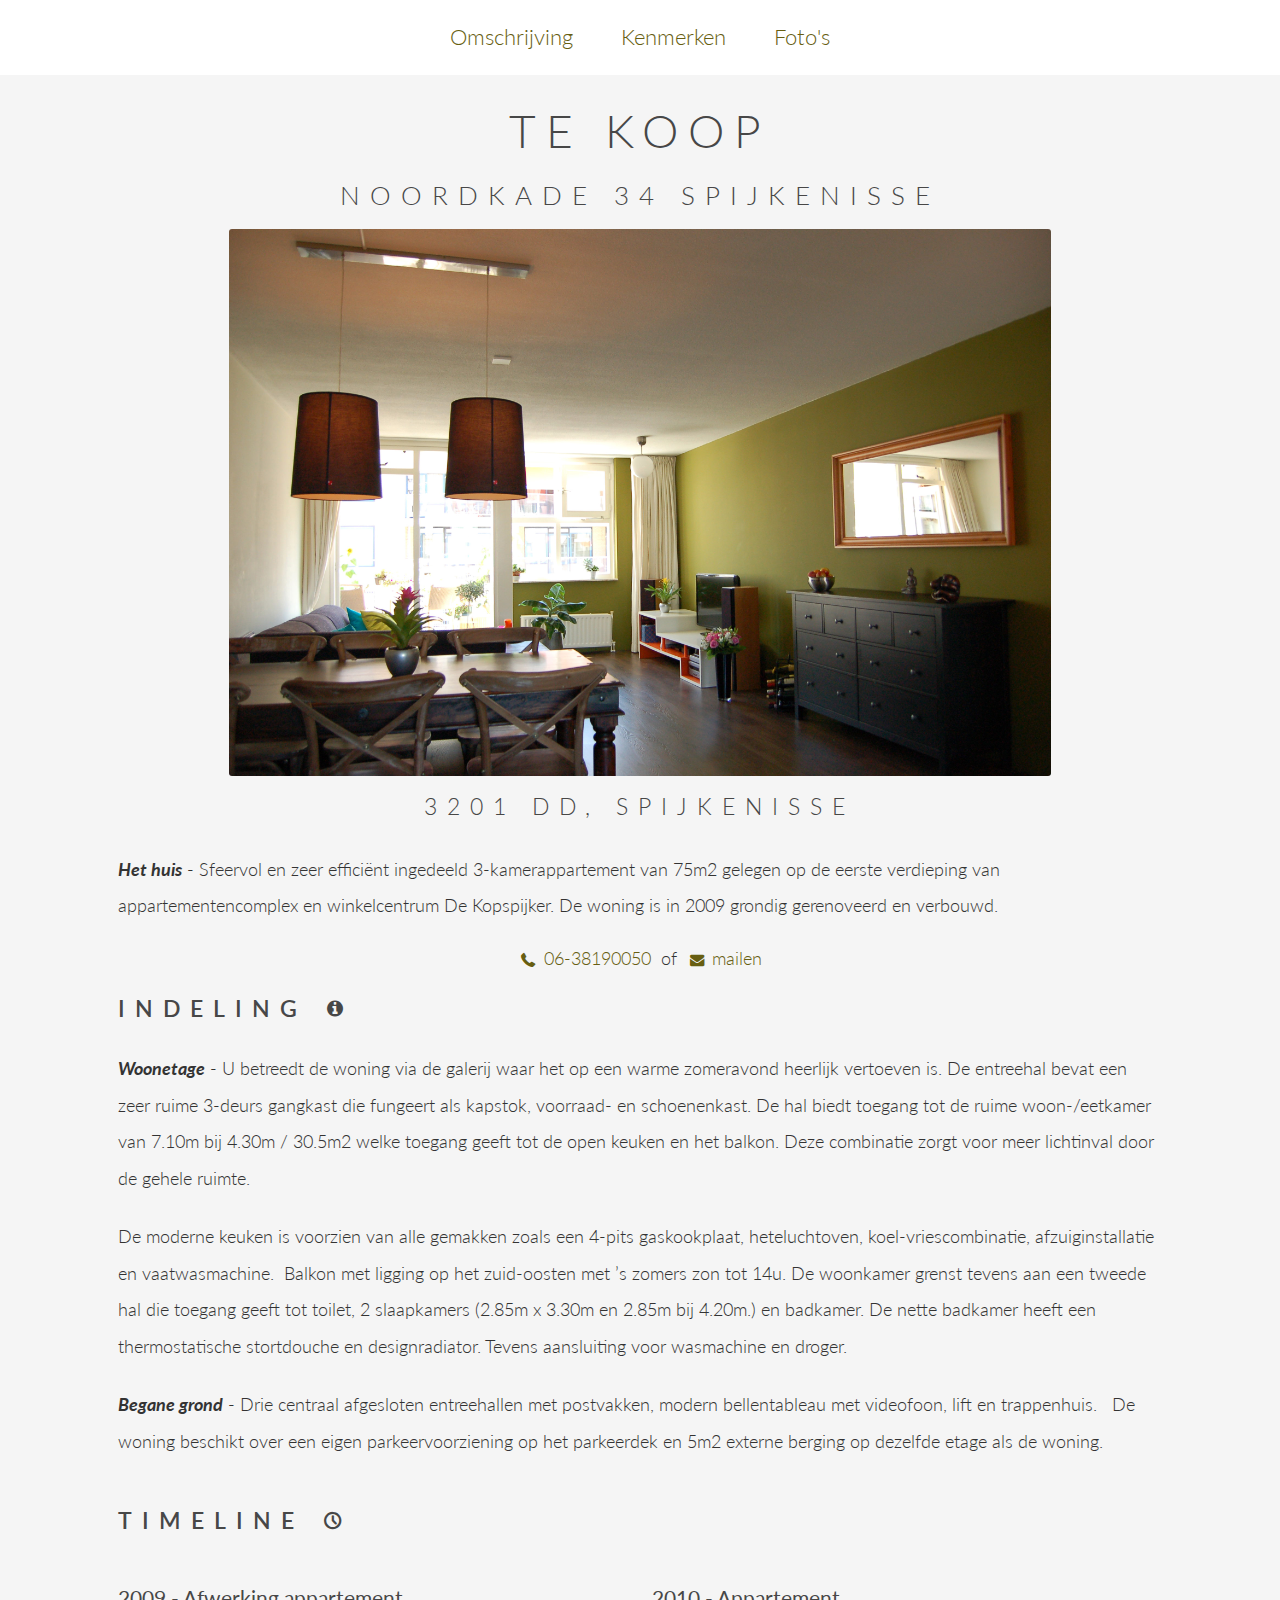
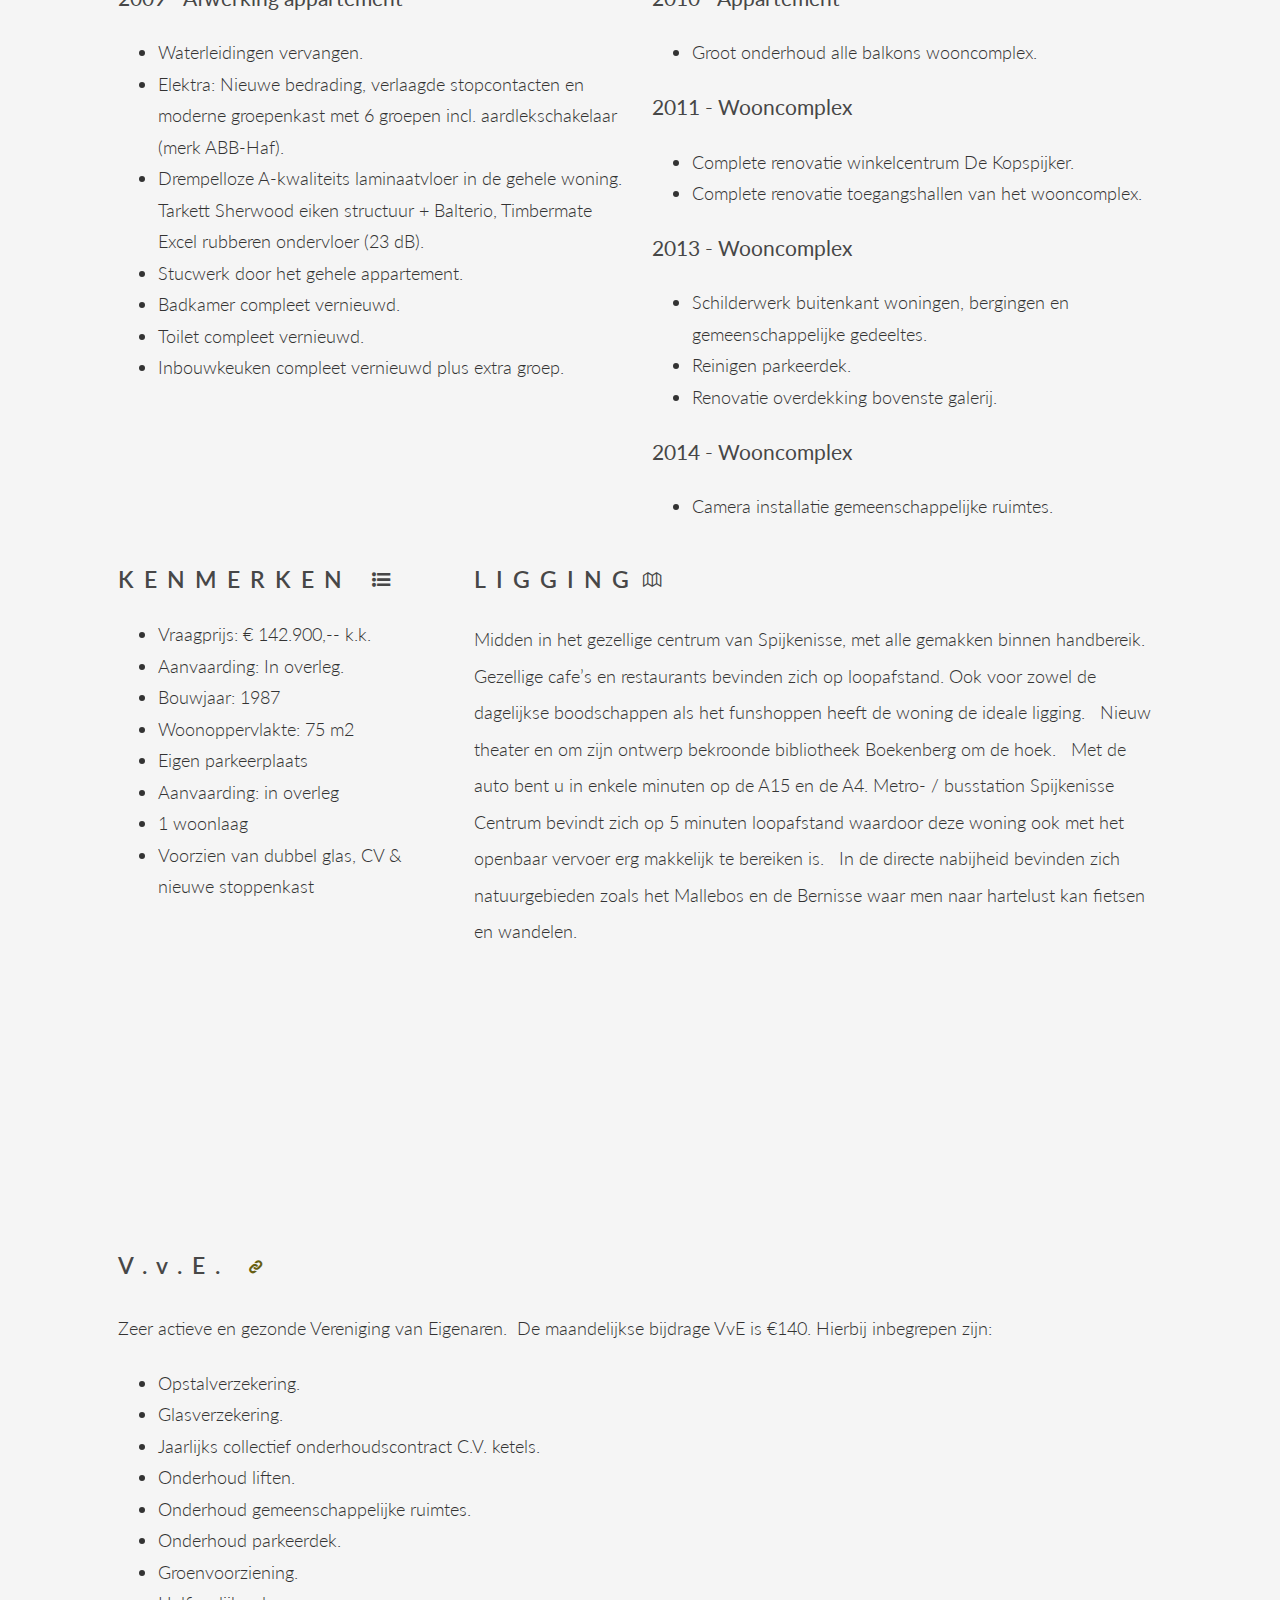
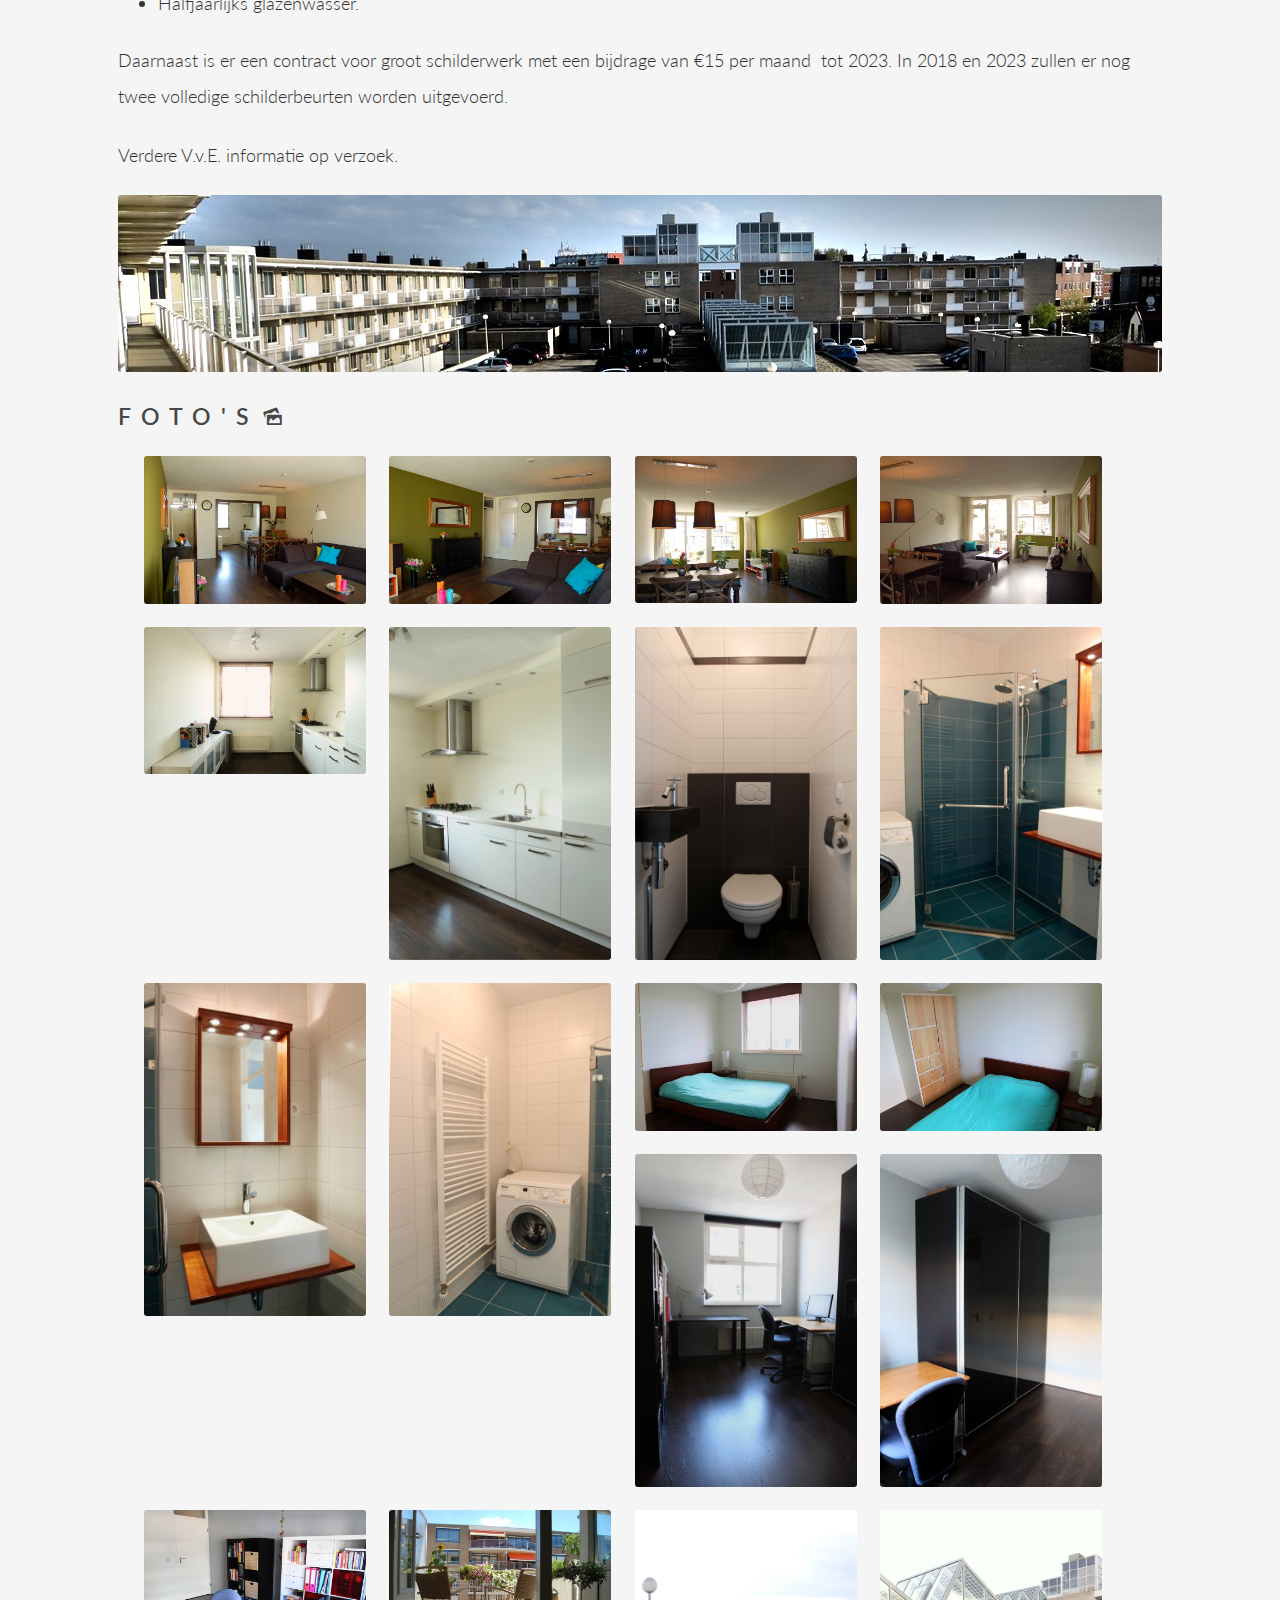
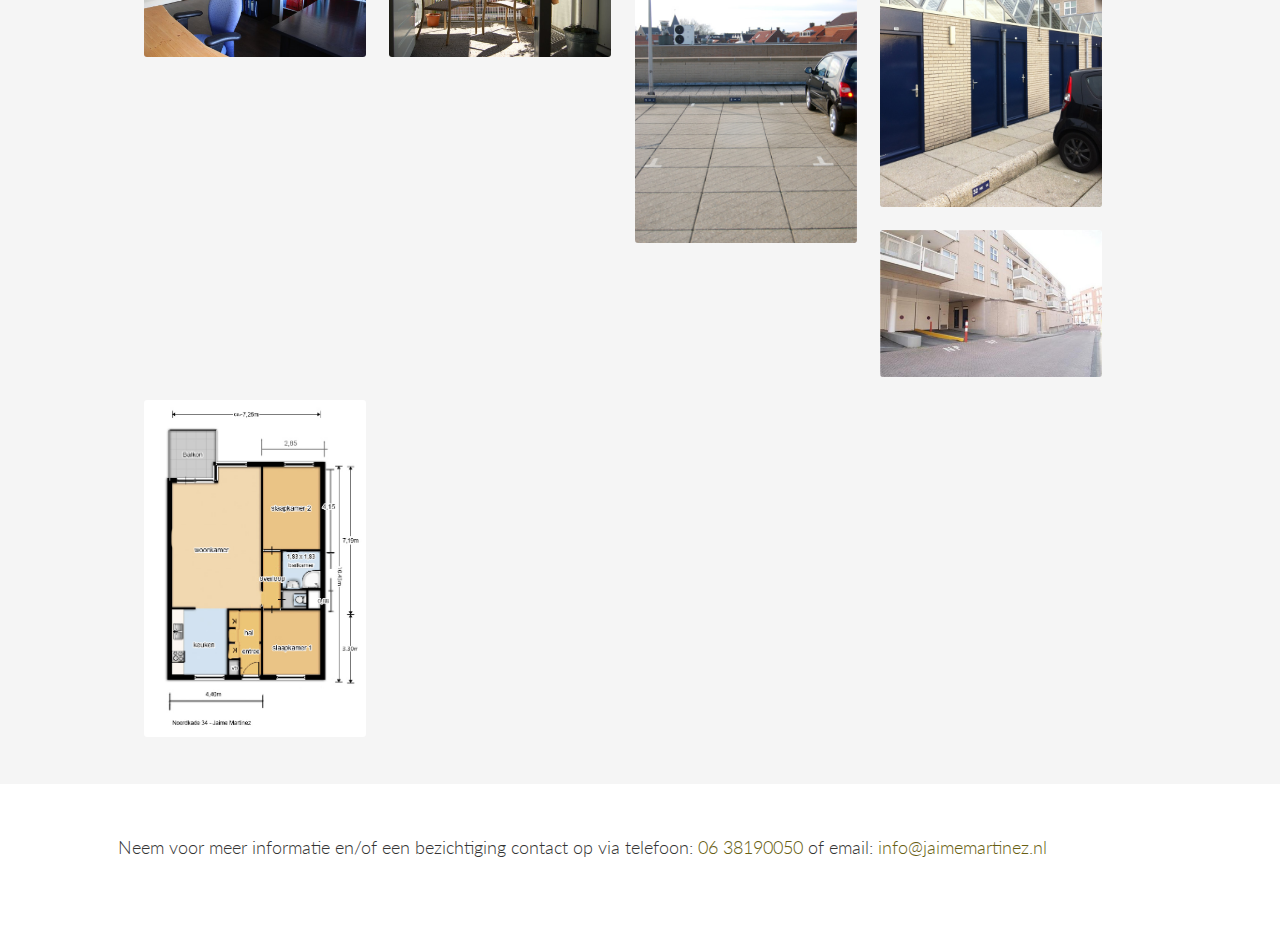
==== commit bc62f660: "tijdelijk CV jaar weghalen tot nieuwe correcte jaartal is gevonden" ====
--- a/index.html
+++ b/index.html
@@ -13,9 +13,9 @@
 		<meta property="og:url" content="http://noordkade34.nl/">
 		<meta property="og:description" content="Sfeervol en zeer efficiënt ingedeeld 3-kamerappartement van 75m2 gelegen op de eerste verdieping van het winkelcentrum De Kopspijker. De woning is in 2009 grondig gerenoveerd en verbouwd.">
 		<meta property="og:type" content="website">
-		<meta property="og:image" content="http://noordkade34.nl/assets/img/1.3 - woonkamer.jpg">
-		<meta property="og:image" content="http://noordkade34.nl/assets/img/2.2 - keuken.jpg">
-		<meta property="og:image" content="http://noordkade34.nl/assets/img/6. - balkon.jpg">
+		<meta property="og:image" content="http://noordkade34.nl/assets/img/1.3%20-%20woonkamer.jpg">
+		<meta property="og:image" content="http://noordkade34.nl/assets/img/2.2%20-%20keuken.jpg">
+		<meta property="og:image" content="http://noordkade34.nl/assets/img/6.%20-%20balkon.jpg">
 
 		<link rel="shortcut icon" href="/favicon.ico" type="image/x-icon" />
         <link rel="publisher" href="https://plus.google.com/105587999218835462997" />
@@ -43,7 +43,7 @@
 			<div class="container">
 				<h1>Te Koop</h1>
 				<h2>Noordkade 34 Spijkenisse</h2>
-				<img src="/assets/img/lrg/1.3 - woonkamer.jpg" alt="Woonkamer Noordkade 34">
+				<img src="/assets/img/lrg/1.3%20-%20woonkamer.jpg" alt="Woonkamer Noordkade 34">
 				<h3>3201 DD, Spijkenisse</h3>
 			</div>
 		</header>
@@ -119,7 +119,7 @@
 						<li>Eigen parkeerplaats</li>
 						<li>Aanvaarding: in overleg</li>
 						<li>1 woonlaag</li>
-						<li>Voorzien van dubbel glas, CV (2013) &amp; nieuwe stoppenkast</li>
+						<li>Voorzien van dubbel glas, CV &amp; nieuwe stoppenkast</li>
 					</ul>
 				</aside>
 				<article>
@@ -162,32 +162,32 @@
 	<article>
 	<h3>Foto's<i class="icon-picture"></i></h3>
 	<div class="container">
-		<a data-imagelightbox="fotos" class="wk wk1" href="/assets/img/1.1 - woonkamer.jpg"><img src="/assets/img/1.1 - woonkamer.jpg" alt="Woonkamer 1" /></a>
-		<a data-imagelightbox="fotos" class="wk wk2" href="/assets/img/1.2 - woonkamer.jpg"><img src="/assets/img/1.2 - woonkamer.jpg" alt="Woonkamer 2" /></a>
-		<a data-imagelightbox="fotos" class="wk wk3" href="/assets/img/1.3 - woonkamer.jpg"><img src="/assets/img/1.3 - woonkamer.jpg" alt="Woonkamer 3" /></a>
-		<a data-imagelightbox="fotos" class="wk wk4" href="/assets/img/1.4 - woonkamer.jpg"><img src="/assets/img/1.4 - woonkamer.jpg" alt="Woonkamer 4" /></a>
+		<a data-imagelightbox="fotos" class="wk wk1" href="/assets/img/1.1%20-%20woonkamer.jpg"><img src="/assets/img/1.1%20-%20woonkamer.jpg" alt="Woonkamer 1" /></a>
+		<a data-imagelightbox="fotos" class="wk wk2" href="/assets/img/1.2%20-%20woonkamer.jpg"><img src="/assets/img/1.2%20-%20woonkamer.jpg" alt="Woonkamer 2" /></a>
+		<a data-imagelightbox="fotos" class="wk wk3" href="/assets/img/1.3%20-%20woonkamer.jpg"><img src="/assets/img/1.3%20-%20woonkamer.jpg" alt="Woonkamer 3" /></a>
+		<a data-imagelightbox="fotos" class="wk wk4" href="/assets/img/1.4%20-%20woonkamer.jpg"><img src="/assets/img/1.4%20-%20woonkamer.jpg" alt="Woonkamer 4" /></a>
 
 		
-		<a data-imagelightbox="fotos" class="k k2" href="/assets/img/2.2 - keuken.jpg"><img src="/assets/img/2.2 - keuken.jpg" alt="Keuken 1" /></a>
-		<a data-imagelightbox="fotos" class="k k1" href="/assets/img/2.1 - keuken.jpg"><img src="/assets/img/2.1 - keuken.jpg" alt="Keuken 2" /></a>
-
-		<a data-imagelightbox="fotos" class="t t1"  href="/assets/img/3. - toilet.jpg"><img src="/assets/img/3. - toilet.jpg" alt="Toilet" /></a>
-
-		<a data-imagelightbox="fotos" class="b b1" href="/assets/img/4.1 - badkamer.jpg"><img src="/assets/img/4.1 - badkamer.jpg" alt="Badkamer 1" /></a>
-		<a data-imagelightbox="fotos" class="b b2" href="/assets/img/4.2 - badkamer.jpg"><img src="/assets/img/4.2 - badkamer.jpg" alt="Badkamer 2" /></a>
-		<a data-imagelightbox="fotos" class="b b3" href="/assets/img/4.3 - badkamer.jpg"><img src="/assets/img/4.3 - badkamer.jpg" alt="Badkamer 3" /></a>
-
-		<a data-imagelightbox="fotos" class="k51 k51a" href="/assets/img/5.1.a - kamer 1.jpg"><img src="/assets/img/5.1.a - kamer 1.jpg" alt="Slaapkamer 1" /></a>
-		<a data-imagelightbox="fotos" class="k51 k51b" href="/assets/img/5.1.b - kamer 1.jpg"><img src="/assets/img/5.1.b - kamer 1.jpg" alt="Slaapkamer 2" /></a>
-
-		<a data-imagelightbox="fotos" class="k52 k52a" href="/assets/img/5.2.a - kamer 2.jpg"><img src="/assets/img/5.2.a - kamer 2.jpg" alt="Studeerkamer 1" /></a>
-		<a data-imagelightbox="fotos" class="k52 k52b" href="/assets/img/5.2.b - kamer 2.jpg"><img src="/assets/img/5.2.b - kamer 2.jpg" alt="Studeerkamer 2" /></a>
-		<a data-imagelightbox="fotos" class="k52 k52c" href="/assets/img/5.2.c - kamer 2.jpg"><img src="/assets/img/5.2.c - kamer 2.jpg" alt="Studeerkamer 3" /></a>
-
-		<a data-imagelightbox="fotos" class="o o1" href="/assets/img/6. - balkon.jpg"><img src="/assets/img/6. - balkon.jpg" alt="Balkon" /></a>
-		<a data-imagelightbox="fotos" class="o o2" href="/assets/img/7. - parkeerplaats.jpg"><img src="/assets/img/7. - parkeerplaats.jpg" alt="Parkeerplaats" /></a>
-		<a data-imagelightbox="fotos" class="o o3" href="/assets/img/8. - berging.jpg"><img src="/assets/img/8. - berging.jpg" alt="Berging" /></a>
-		<a data-imagelightbox="fotos" class="o o4" href="/assets/img/9. - inrit.jpg"><img src="/assets/img/9. - inrit.jpg" alt="Voorkant inrit" /></a>
+		<a data-imagelightbox="fotos" class="k k2" href="/assets/img/2.2%20-%20keuken.jpg"><img src="/assets/img/2.2%20-%20keuken.jpg" alt="Keuken 1" /></a>
+		<a data-imagelightbox="fotos" class="k k1" href="/assets/img/2.1%20-%20keuken.jpg"><img src="/assets/img/2.1%20-%20keuken.jpg" alt="Keuken 2" /></a>
+
+		<a data-imagelightbox="fotos" class="t t1"  href="/assets/img/3.%20-%20toilet.jpg"><img src="/assets/img/3.%20-%20toilet.jpg" alt="Toilet" /></a>
+
+		<a data-imagelightbox="fotos" class="b b1" href="/assets/img/4.1%20-%20badkamer.jpg"><img src="/assets/img/4.1%20-%20badkamer.jpg" alt="Badkamer 1" /></a>
+		<a data-imagelightbox="fotos" class="b b2" href="/assets/img/4.2%20-%20badkamer.jpg"><img src="/assets/img/4.2%20-%20badkamer.jpg" alt="Badkamer 2" /></a>
+		<a data-imagelightbox="fotos" class="b b3" href="/assets/img/4.3%20-%20badkamer.jpg"><img src="/assets/img/4.3%20-%20badkamer.jpg" alt="Badkamer 3" /></a>
+
+		<a data-imagelightbox="fotos" class="k51 k51a" href="/assets/img/5.1.a%20-%20kamer%201.jpg"><img src="/assets/img/5.1.a%20-%20kamer 1.jpg" alt="Slaapkamer 1" /></a>
+		<a data-imagelightbox="fotos" class="k51 k51b" href="/assets/img/5.1.b%20-%20kamer%201.jpg"><img src="/assets/img/5.1.b%20-%20kamer 1.jpg" alt="Slaapkamer 2" /></a>
+
+		<a data-imagelightbox="fotos" class="k52 k52a" href="/assets/img/5.2.a%20-%20kamer%202.jpg"><img src="/assets/img/5.2.a%20-%20kamer 2.jpg" alt="Studeerkamer 1" /></a>
+		<a data-imagelightbox="fotos" class="k52 k52b" href="/assets/img/5.2.b%20-%20kamer%202.jpg"><img src="/assets/img/5.2.b%20-%20kamer 2.jpg" alt="Studeerkamer 2" /></a>
+		<a data-imagelightbox="fotos" class="k52 k52c" href="/assets/img/5.2.c%20-%20kamer%202.jpg"><img src="/assets/img/5.2.c%20-%20kamer 2.jpg" alt="Studeerkamer 3" /></a>
+
+		<a data-imagelightbox="fotos" class="o o1" href="/assets/img/6.%20-%20balkon.jpg"><img src="/assets/img/6.%20-%20balkon.jpg" alt="Balkon" /></a>
+		<a data-imagelightbox="fotos" class="o o2" href="/assets/img/7.%20-%20parkeerplaats.jpg"><img src="/assets/img/7.%20-%20parkeerplaats.jpg" alt="Parkeerplaats" /></a>
+		<a data-imagelightbox="fotos" class="o o3" href="/assets/img/8.%20-%20berging.jpg"><img src="/assets/img/8.%20-%20berging.jpg" alt="Berging" /></a>
+		<a data-imagelightbox="fotos" class="o o4" href="/assets/img/9.%20-%20inrit.jpg"><img src="/assets/img/9.%20-%20inrit.jpg" alt="Voorkant inrit" /></a>
 		<a data-imagelightbox="fotos" class="o o4" href="/assets/img/plattegrond.jpg"><img src="/assets/img/plattegrond.jpg" alt="Plattegrond Noordkade 34" /></a>
 	</div>
 	</article>
@@ -228,4 +228,4 @@
 		}(document, 'script', 'facebook-jssdk'));</script>
 	<script type="text/javascript" src="/assets/js/min/responds.min.js"></script>
 	</body>
-</html>+</html>
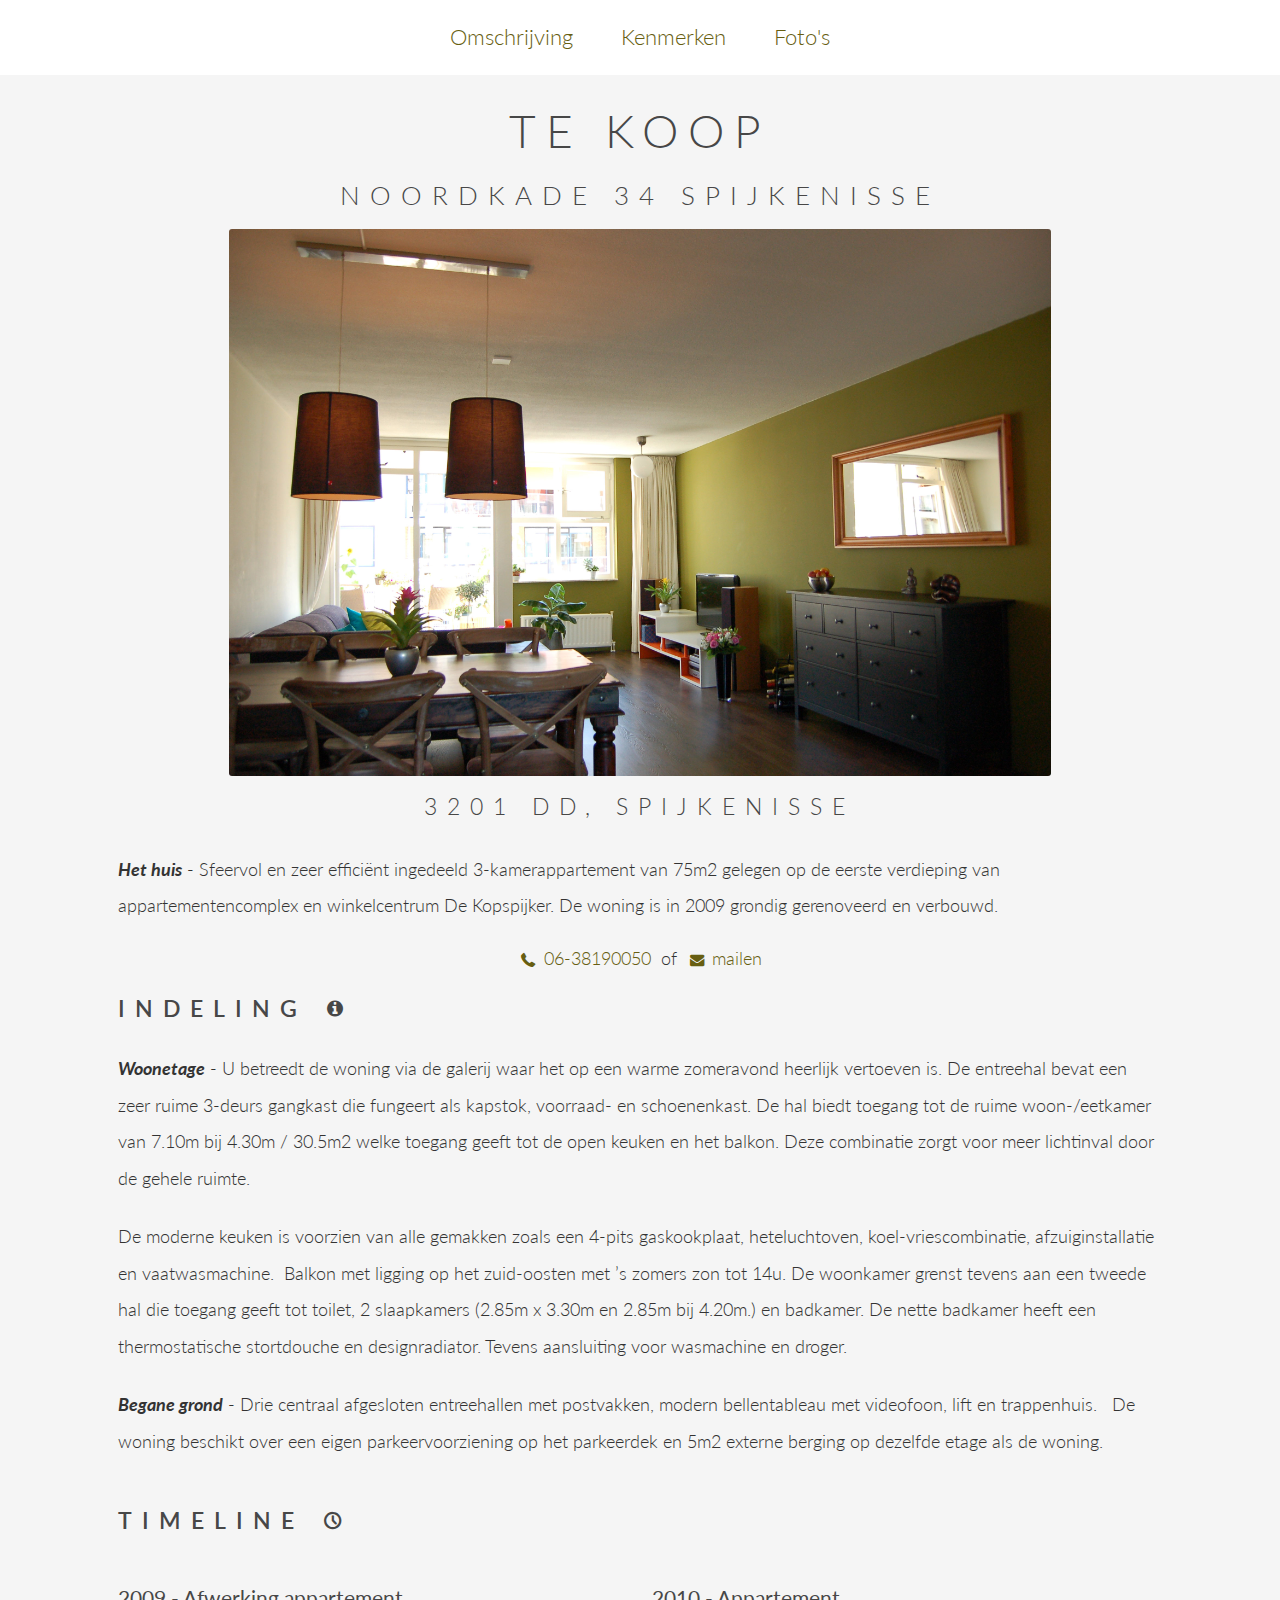
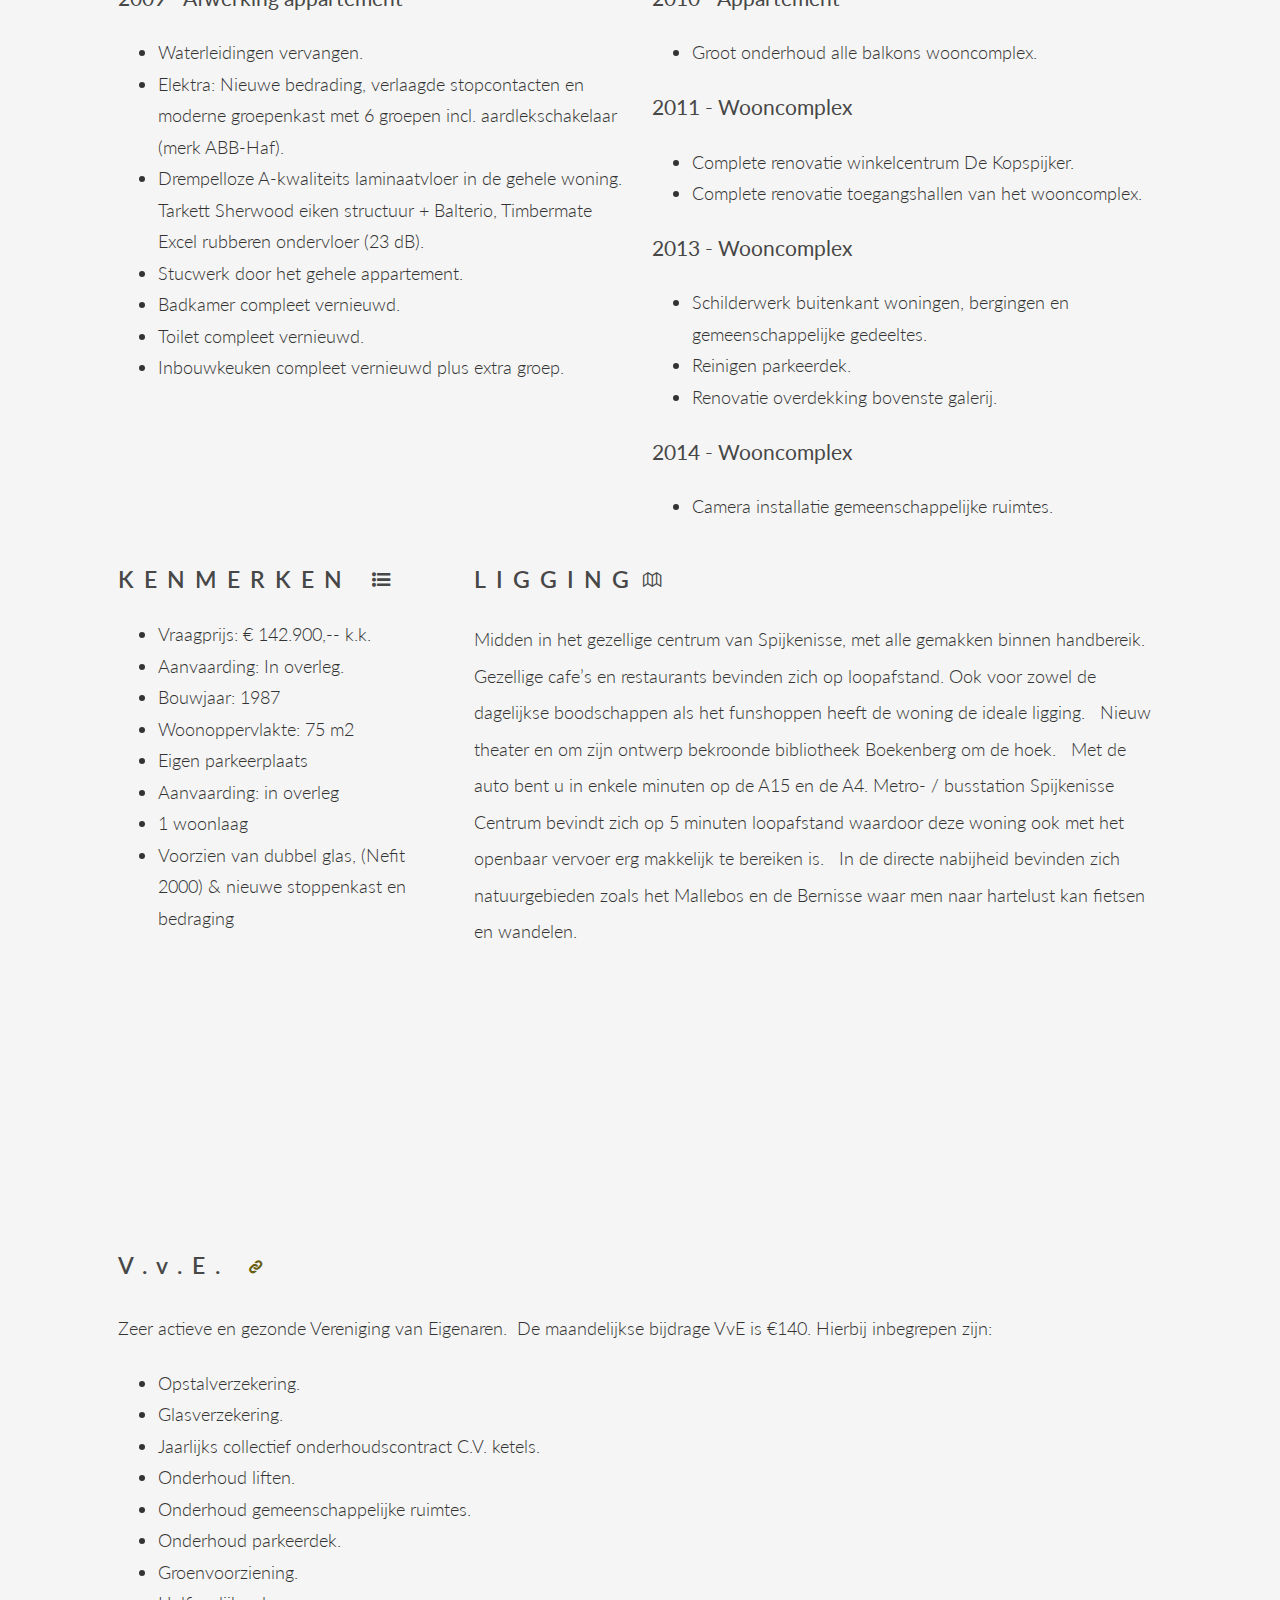
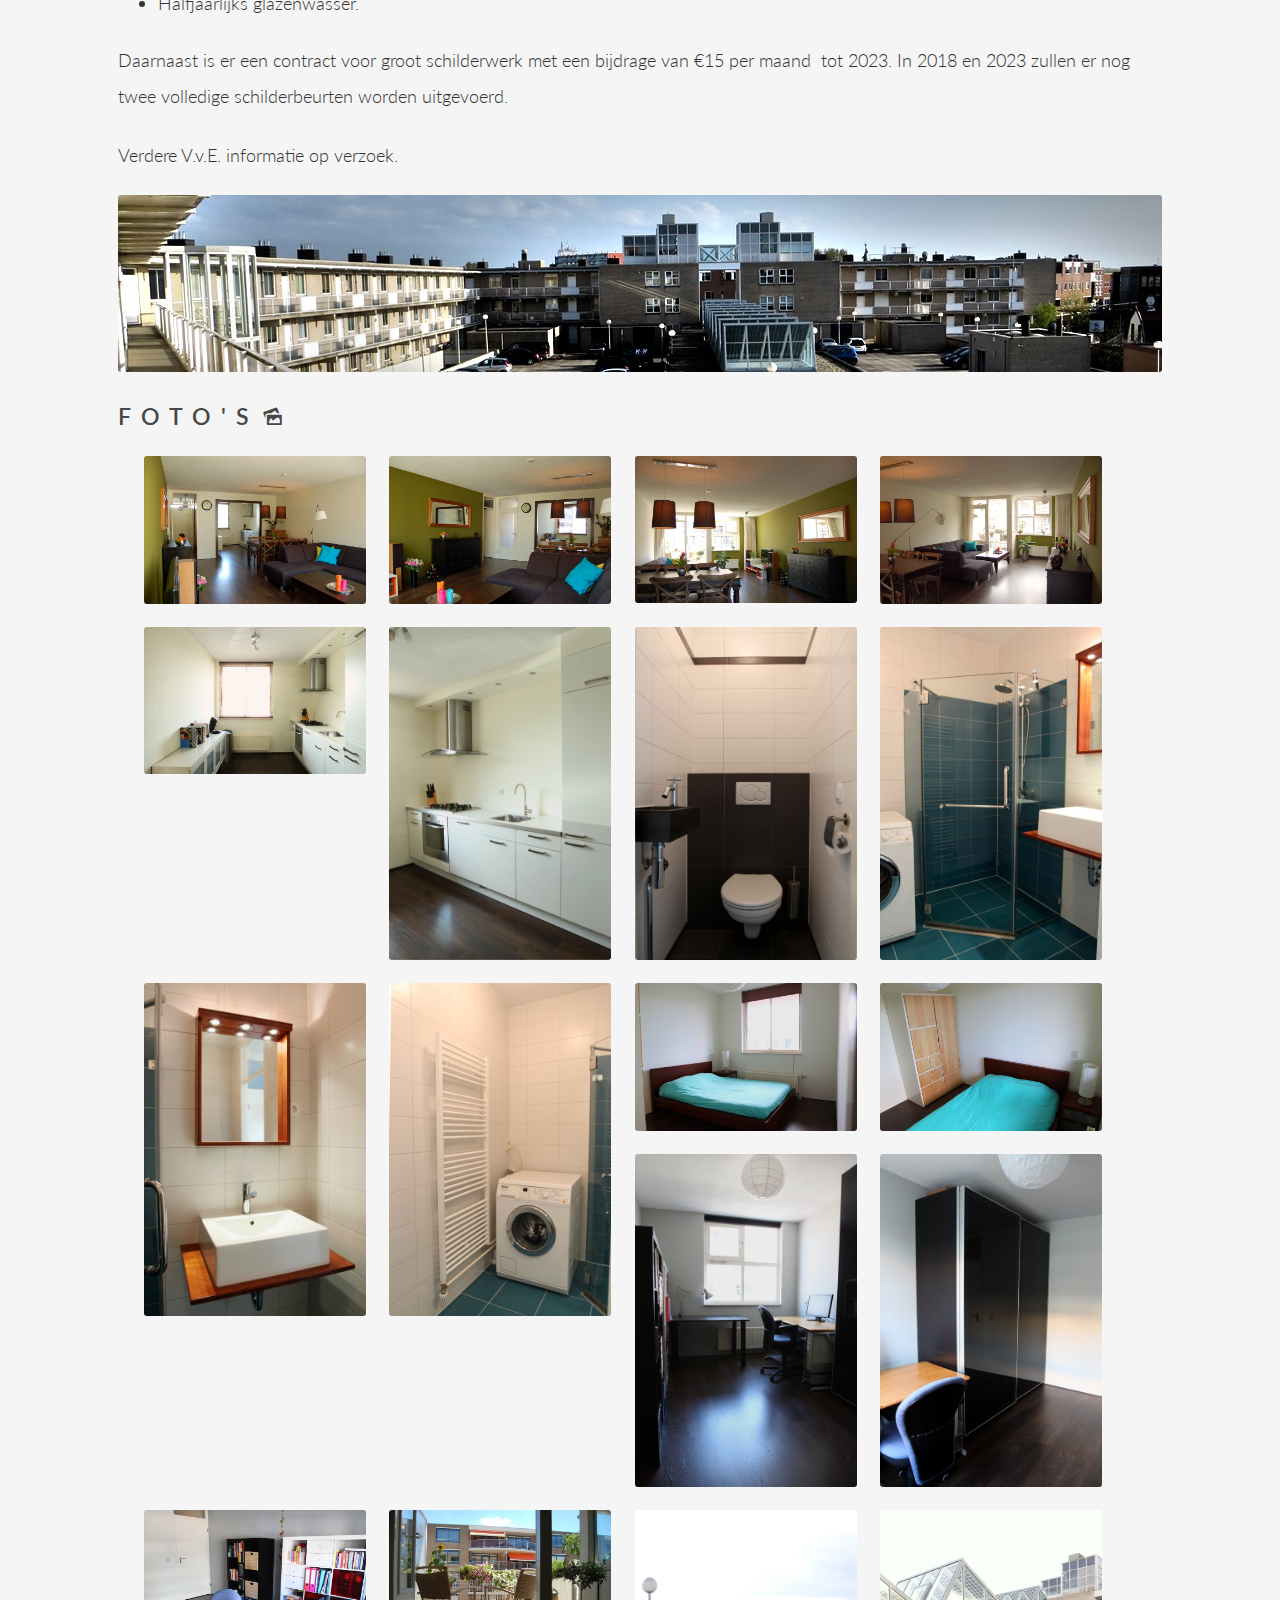
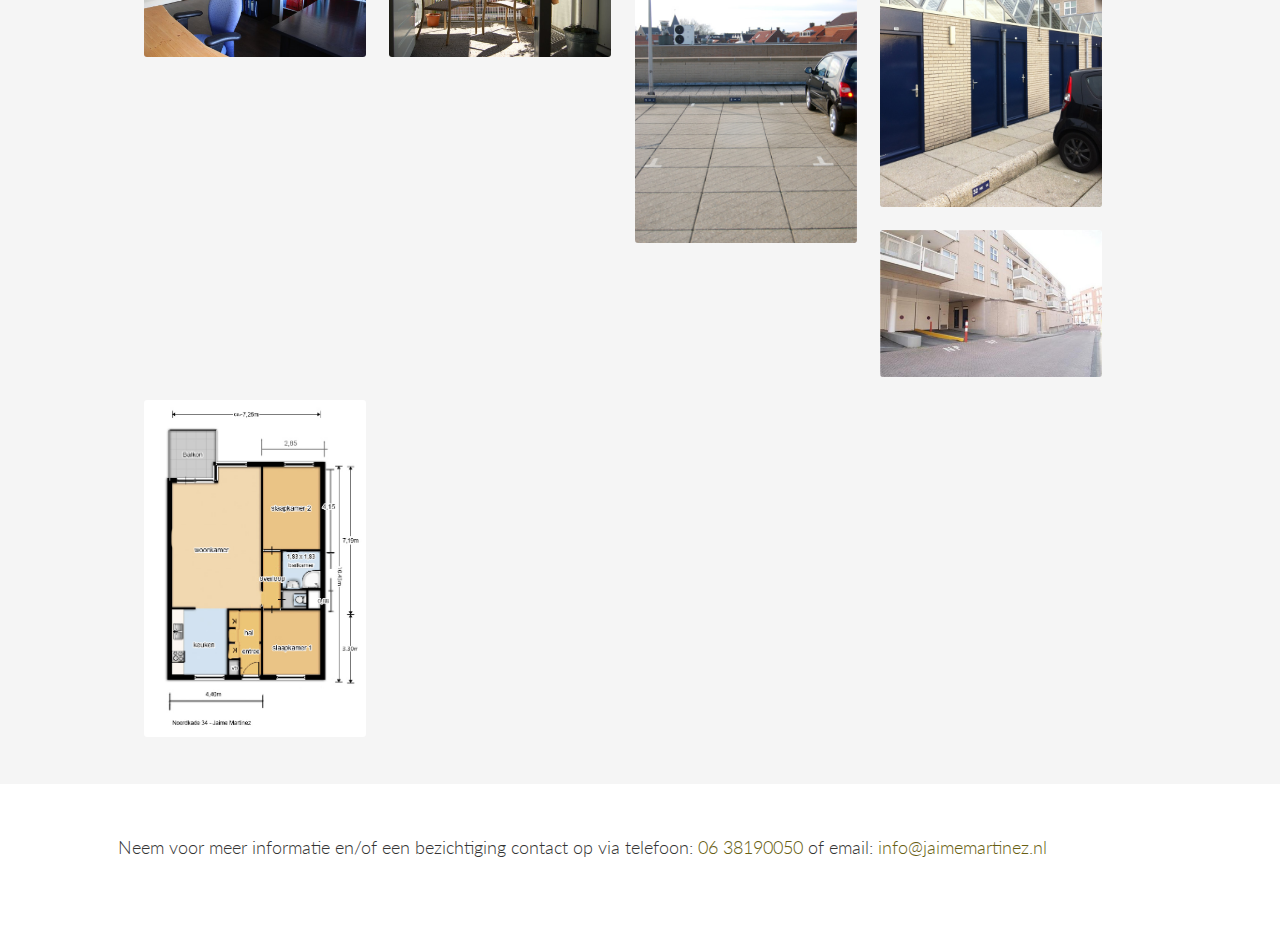
==== commit 2c5bda6b: "updated CV year back in" ====
--- a/index.html
+++ b/index.html
@@ -119,7 +119,7 @@
 						<li>Eigen parkeerplaats</li>
 						<li>Aanvaarding: in overleg</li>
 						<li>1 woonlaag</li>
-						<li>Voorzien van dubbel glas, CV &amp; nieuwe stoppenkast</li>
+						<li>Voorzien van dubbel glas,  (Nefit 2000) &amp; nieuwe stoppenkast en bedraging</li>
 					</ul>
 				</aside>
 				<article>
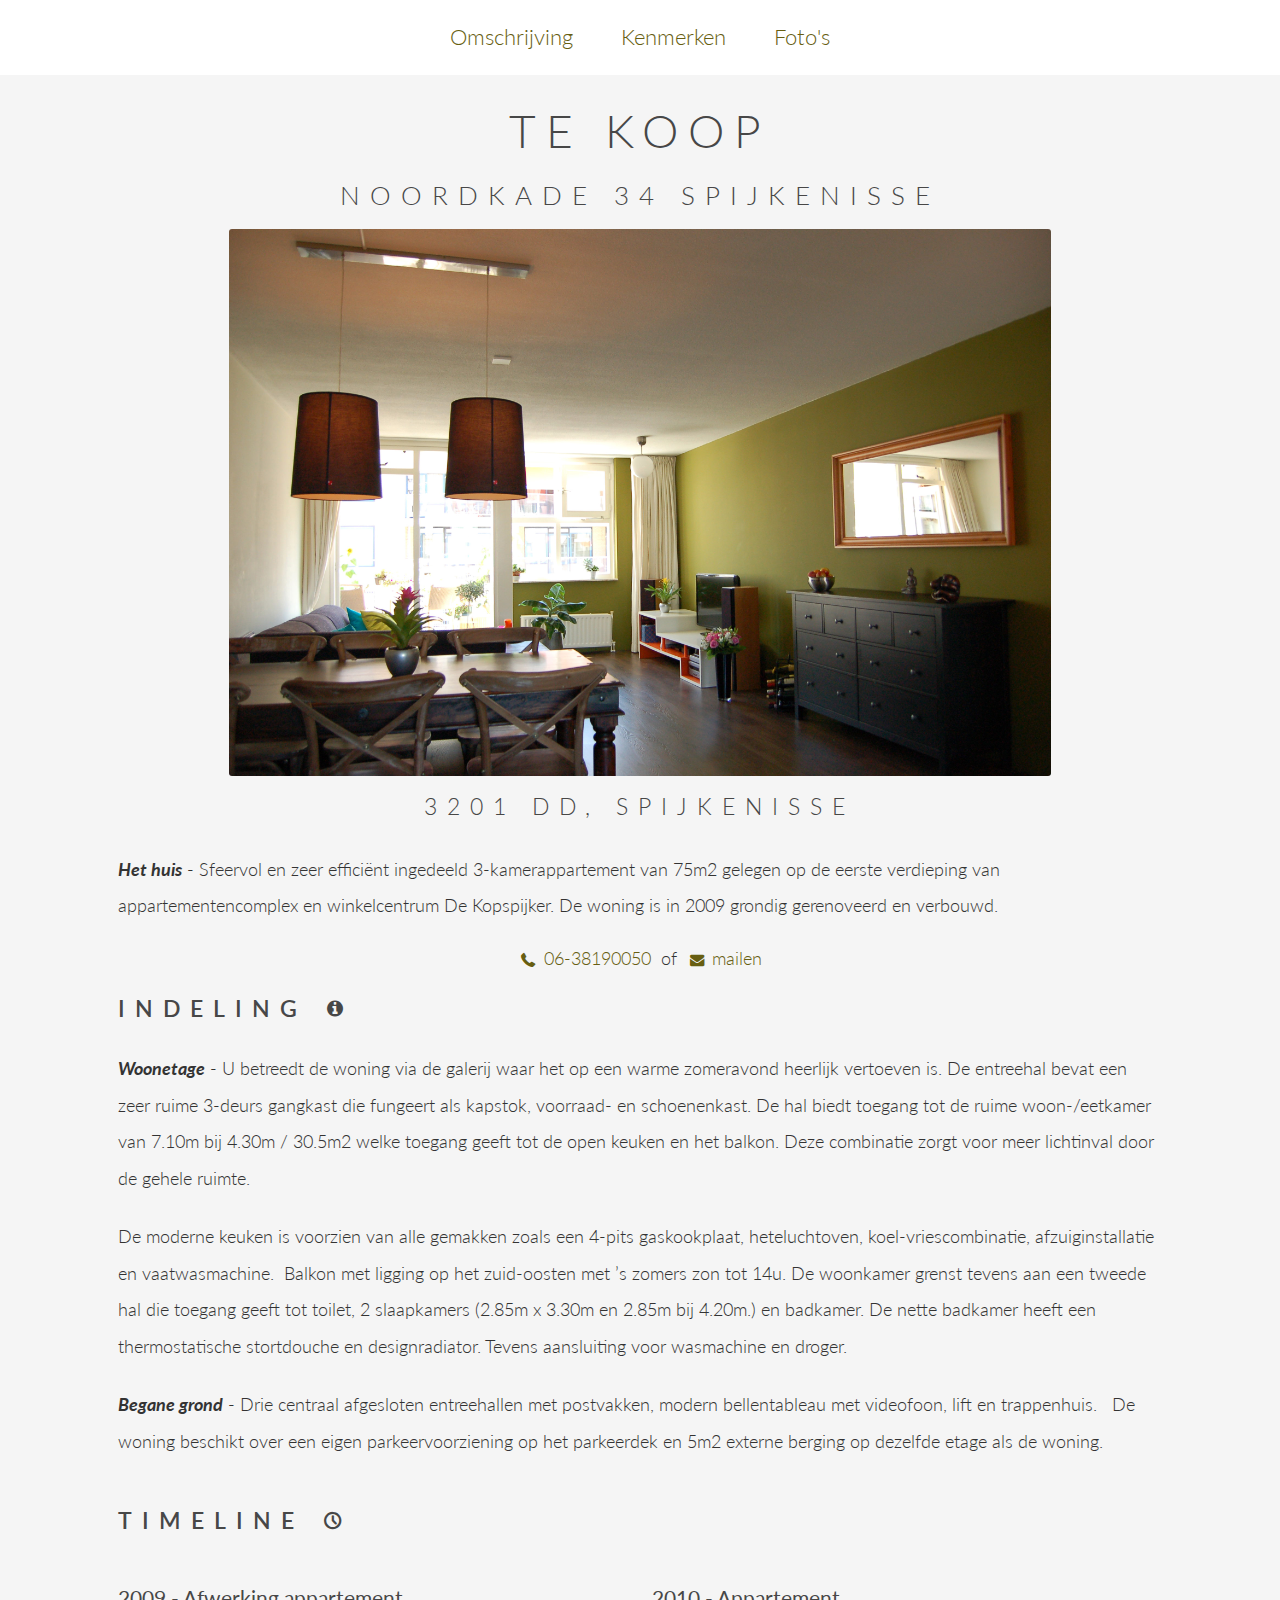
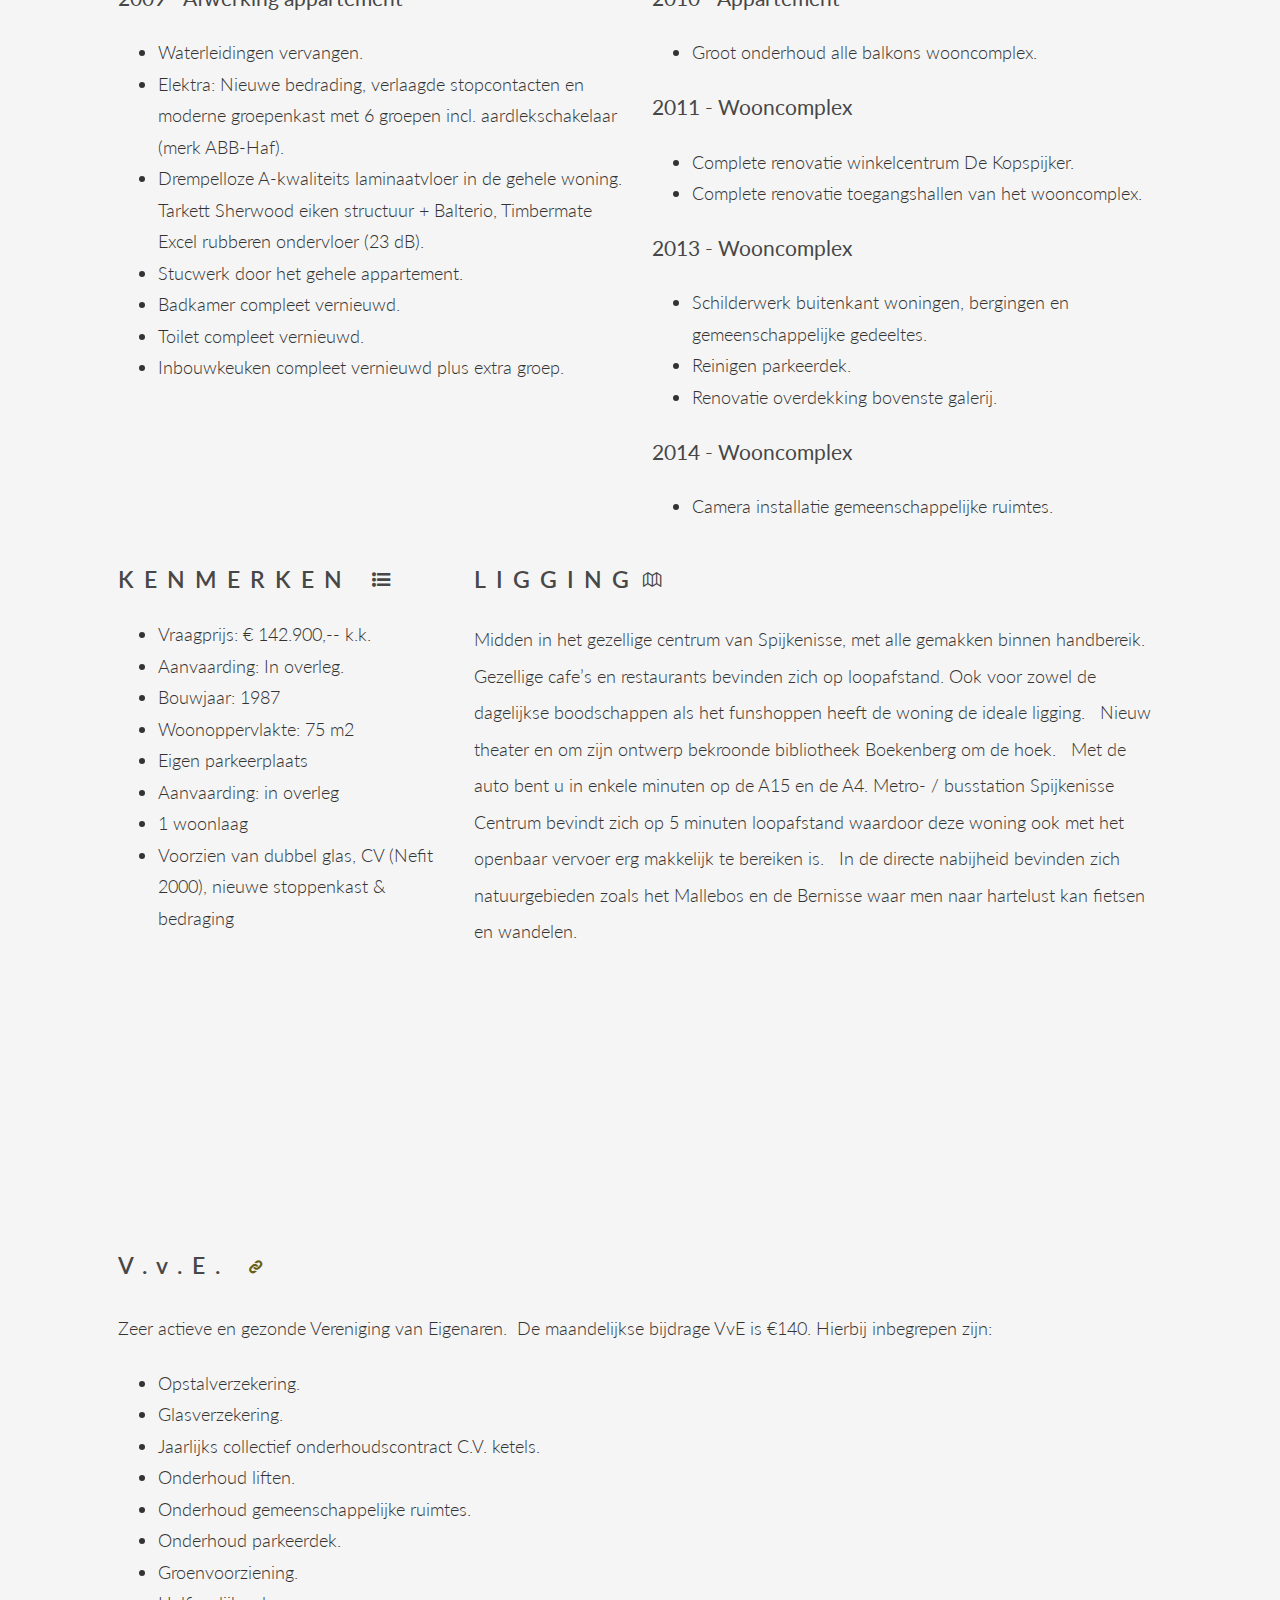
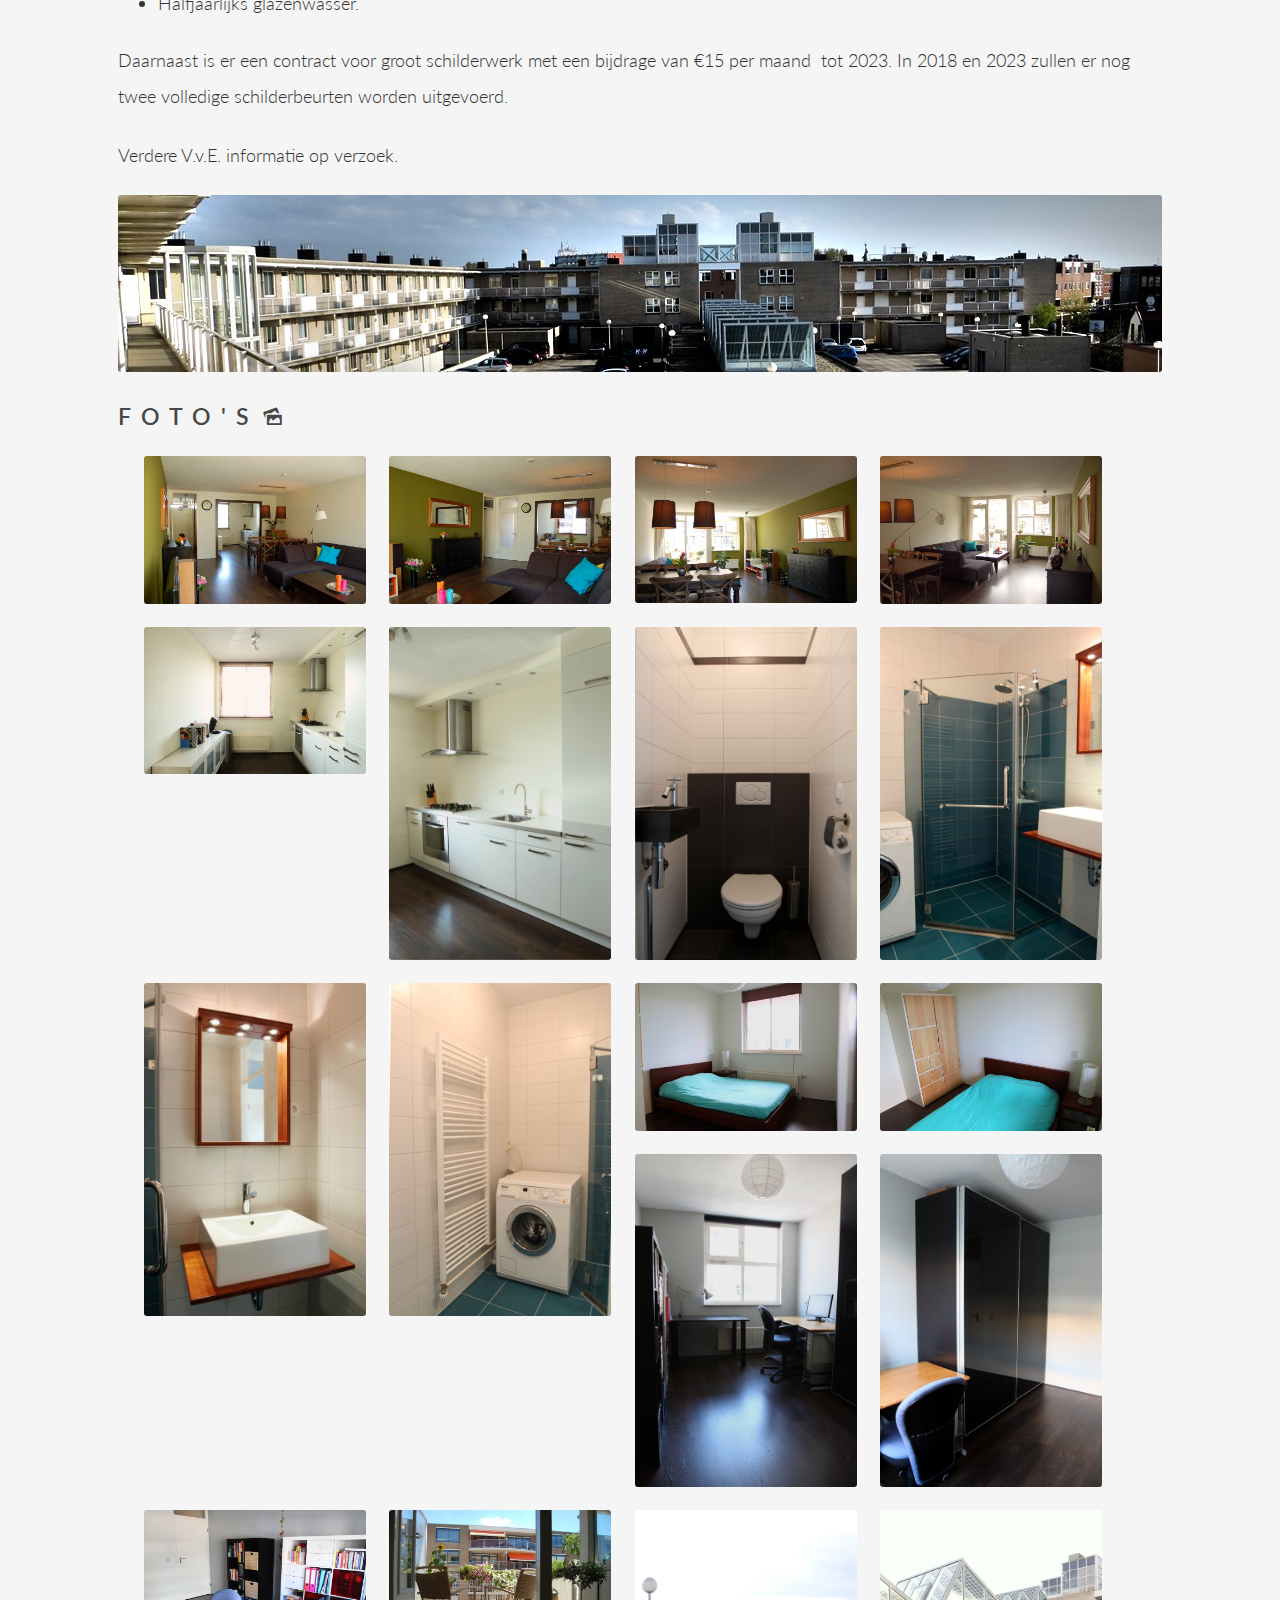
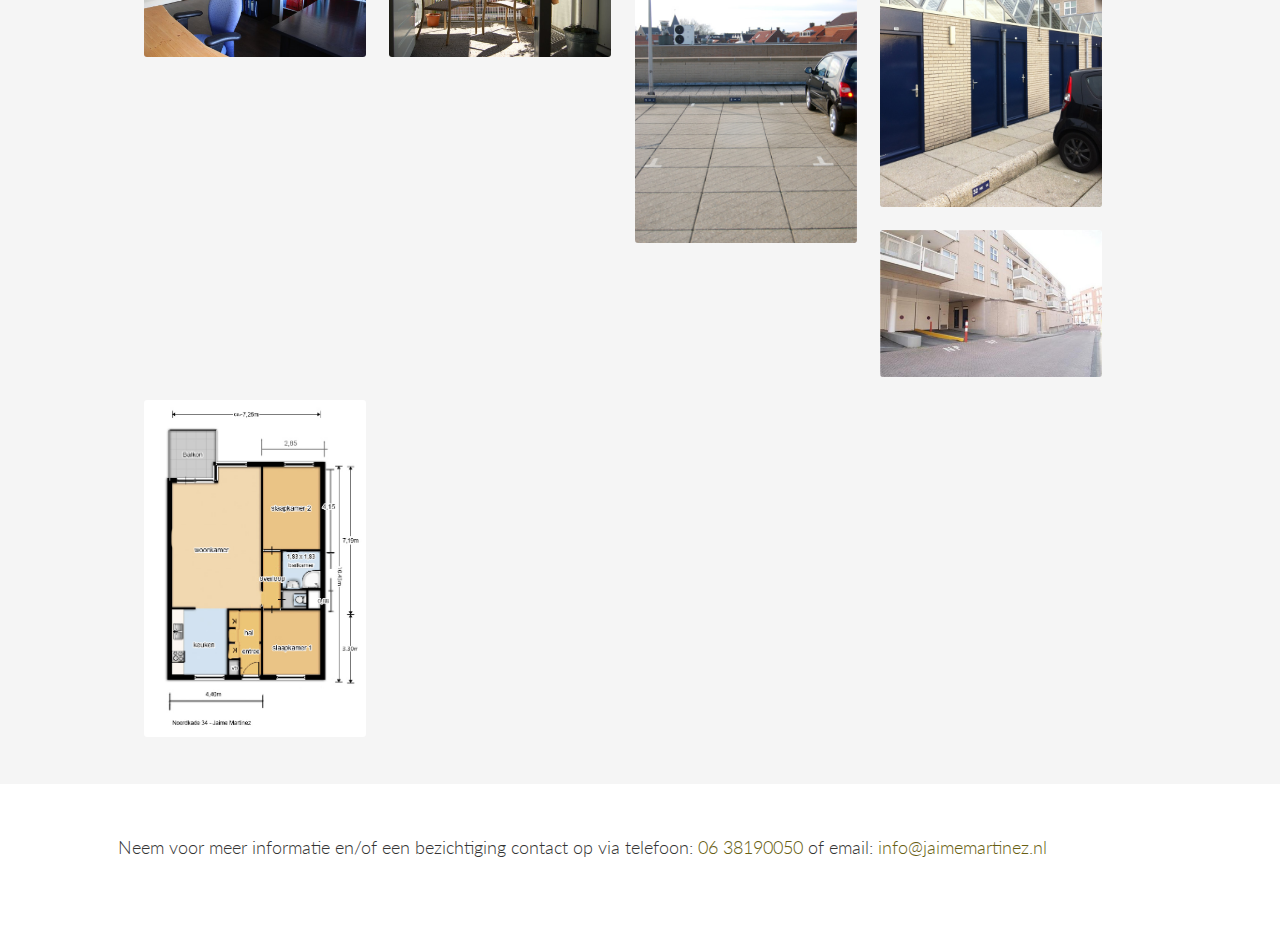
==== commit e64c4b7e: "Update index.html" ====
--- a/index.html
+++ b/index.html
@@ -119,7 +119,7 @@
 						<li>Eigen parkeerplaats</li>
 						<li>Aanvaarding: in overleg</li>
 						<li>1 woonlaag</li>
-						<li>Voorzien van dubbel glas,  (Nefit 2000) &amp; nieuwe stoppenkast en bedraging</li>
+						<li>Voorzien van dubbel glas, CV (Nefit 2000), nieuwe stoppenkast &amp; bedraging</li>
 					</ul>
 				</aside>
 				<article>
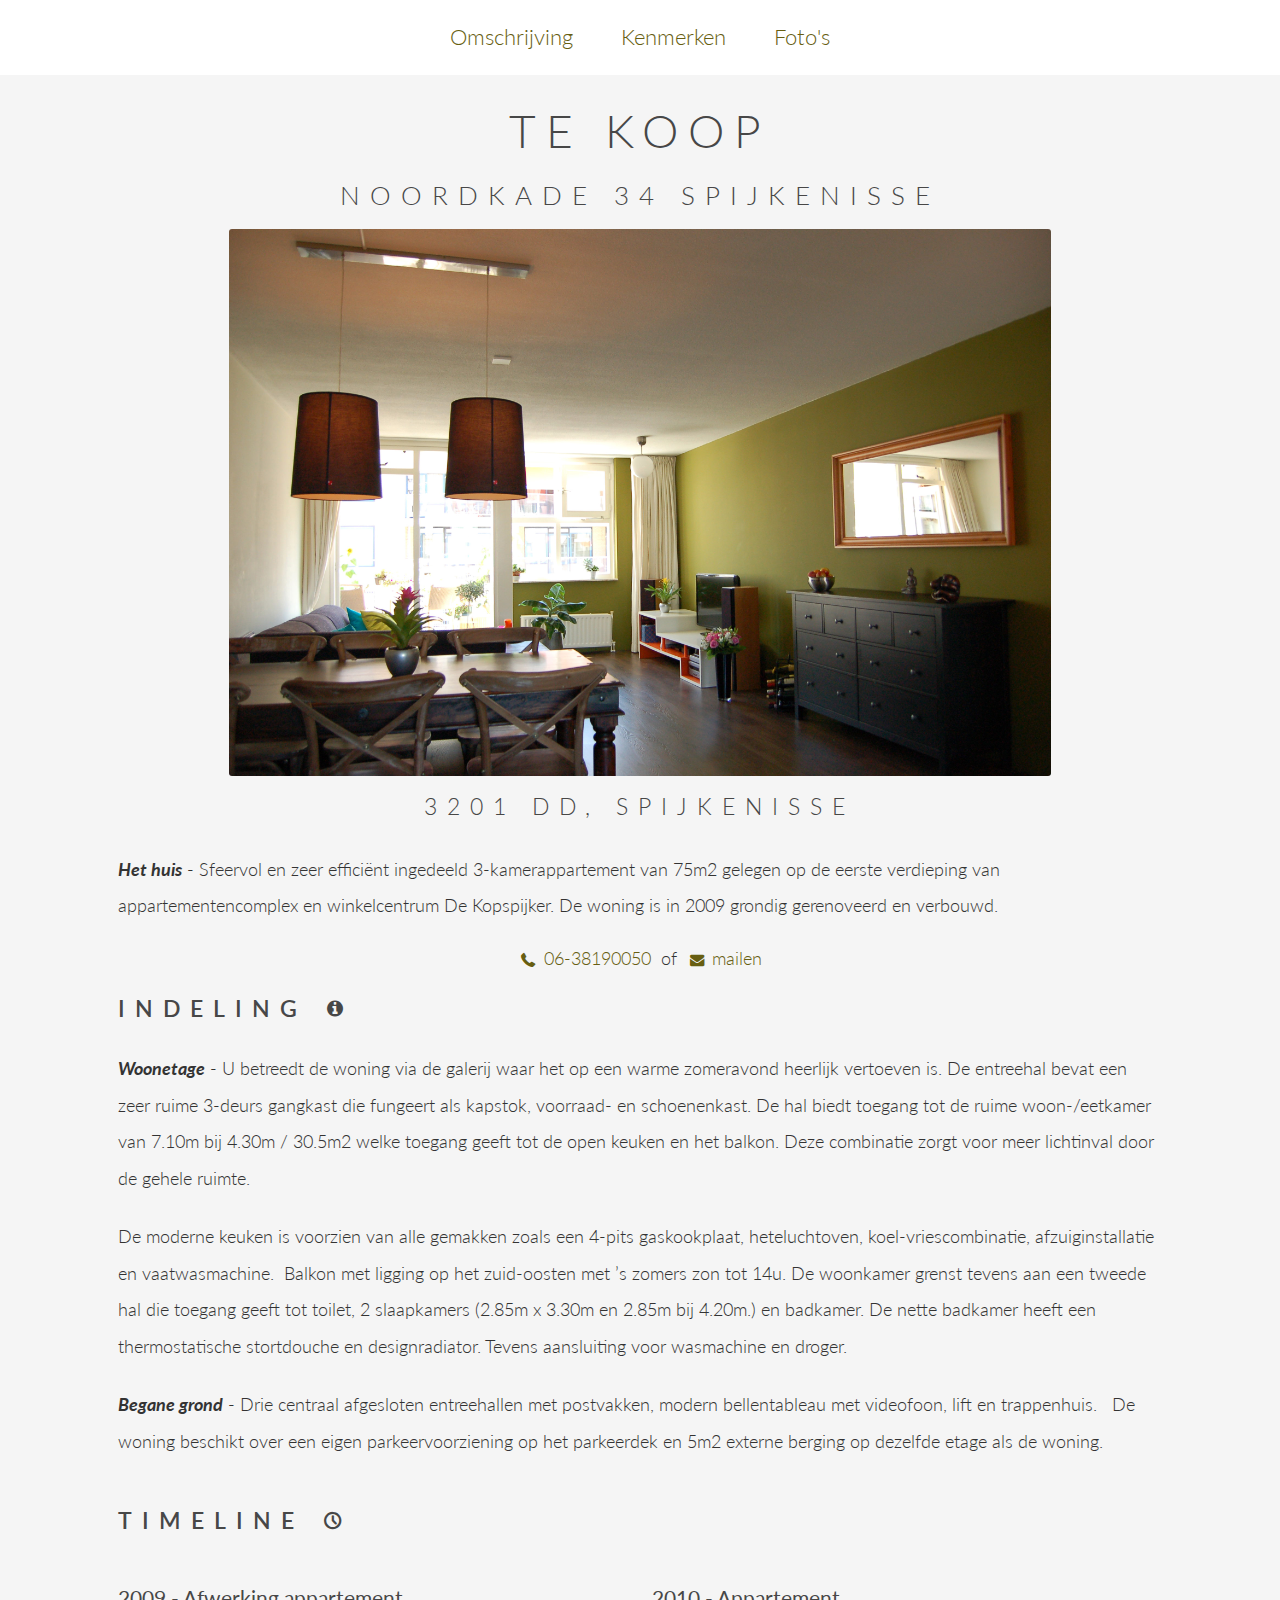
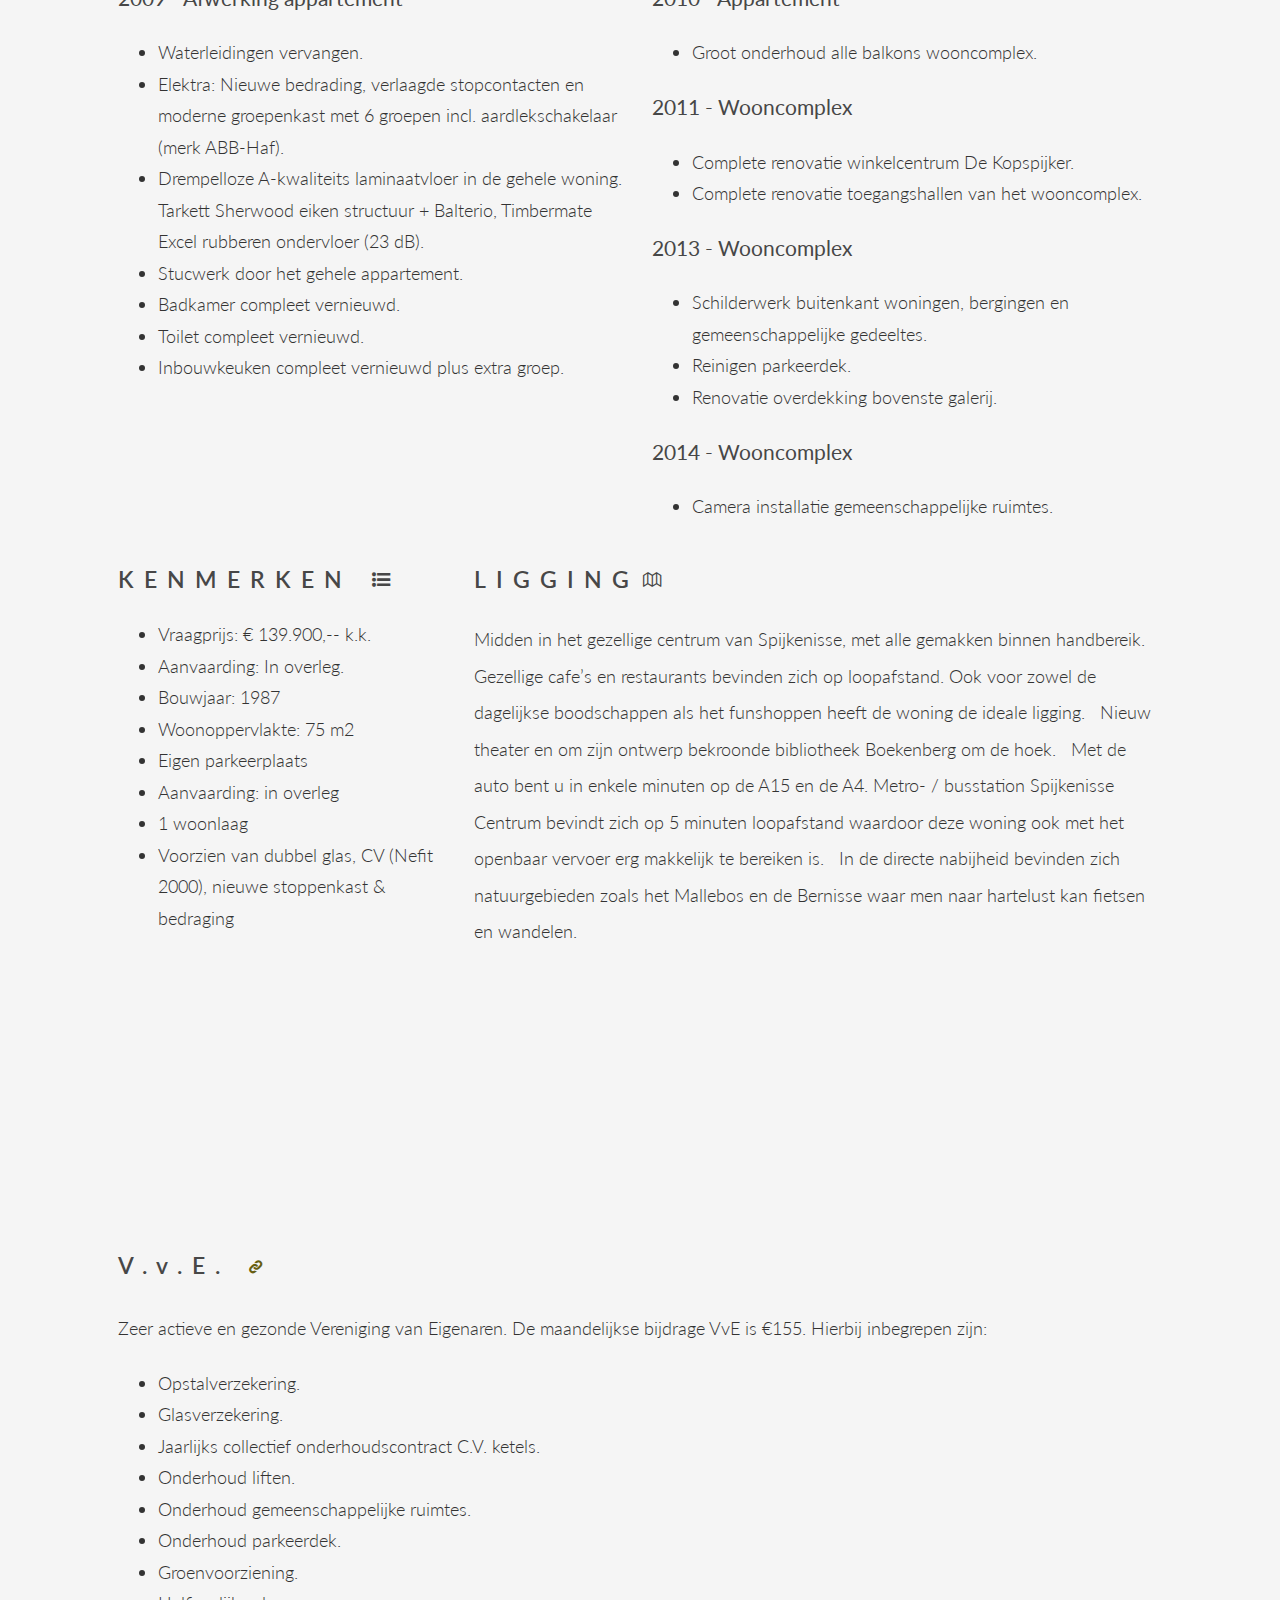
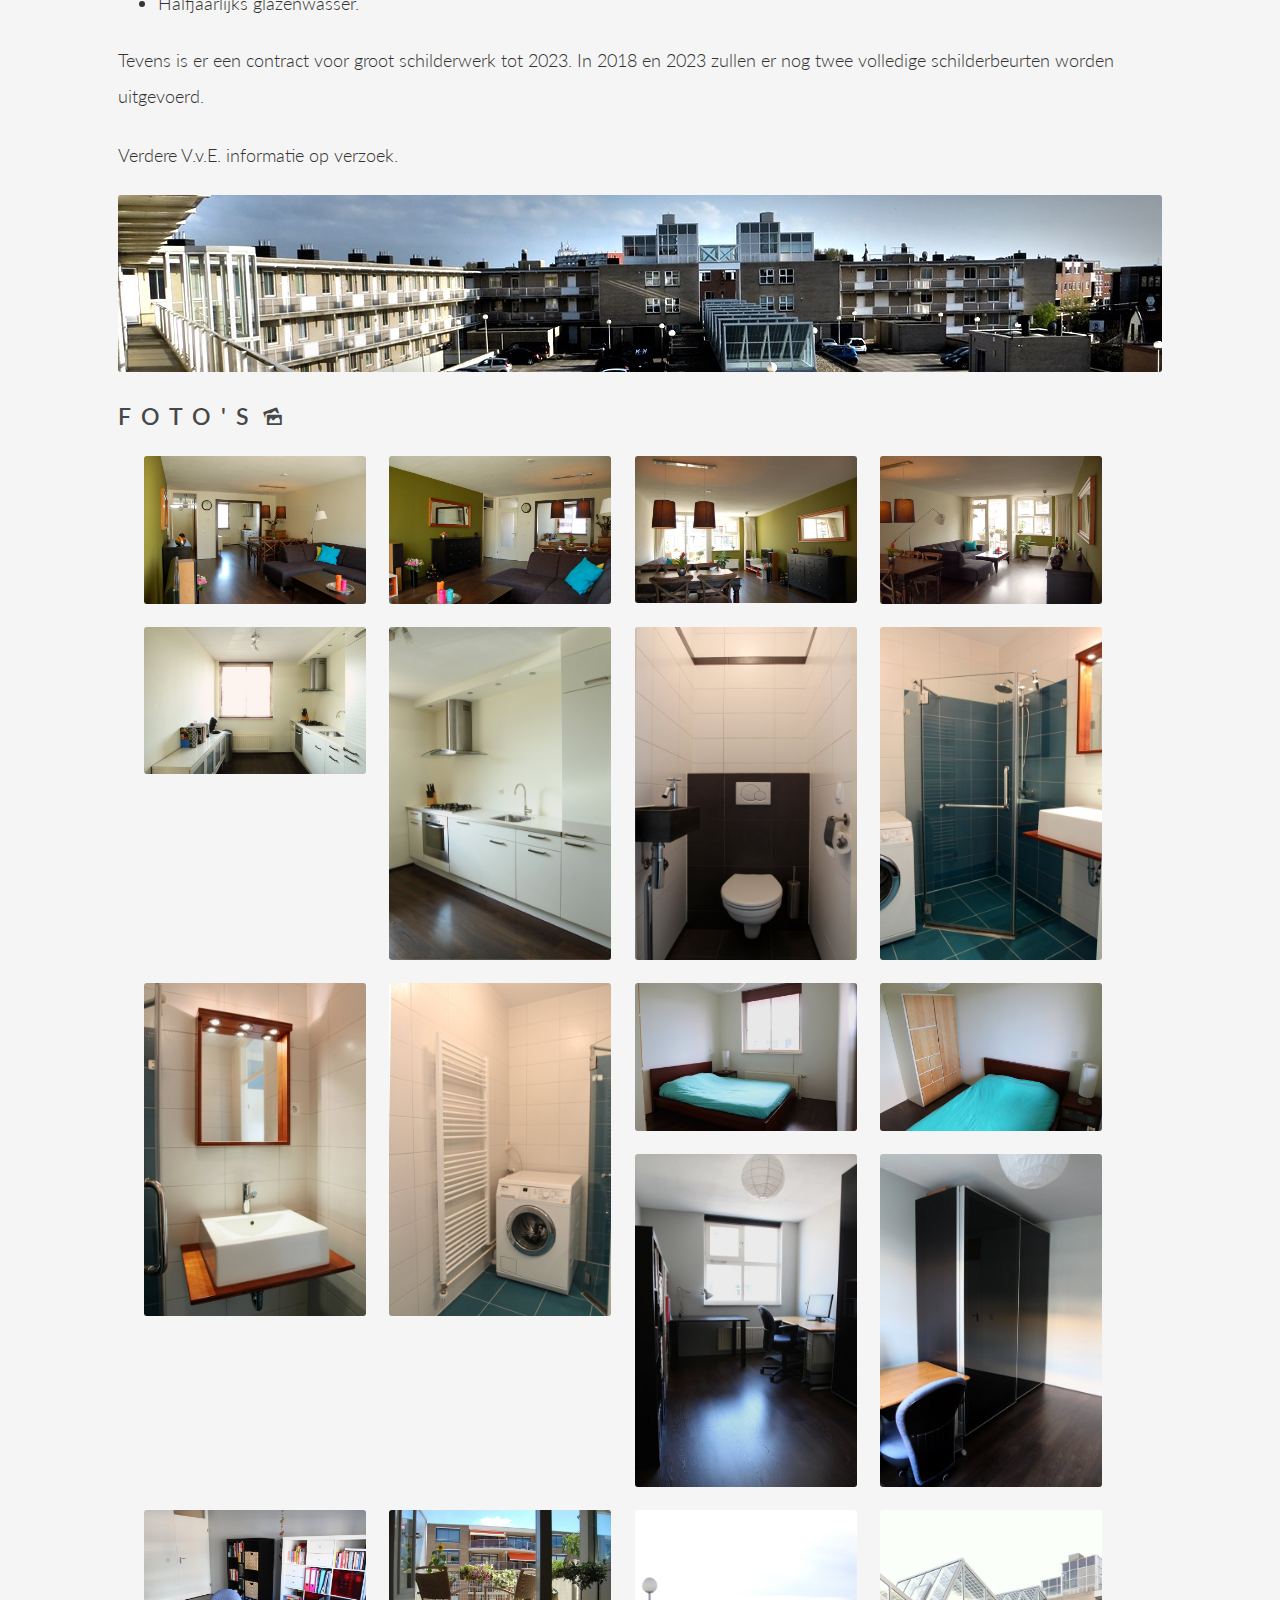
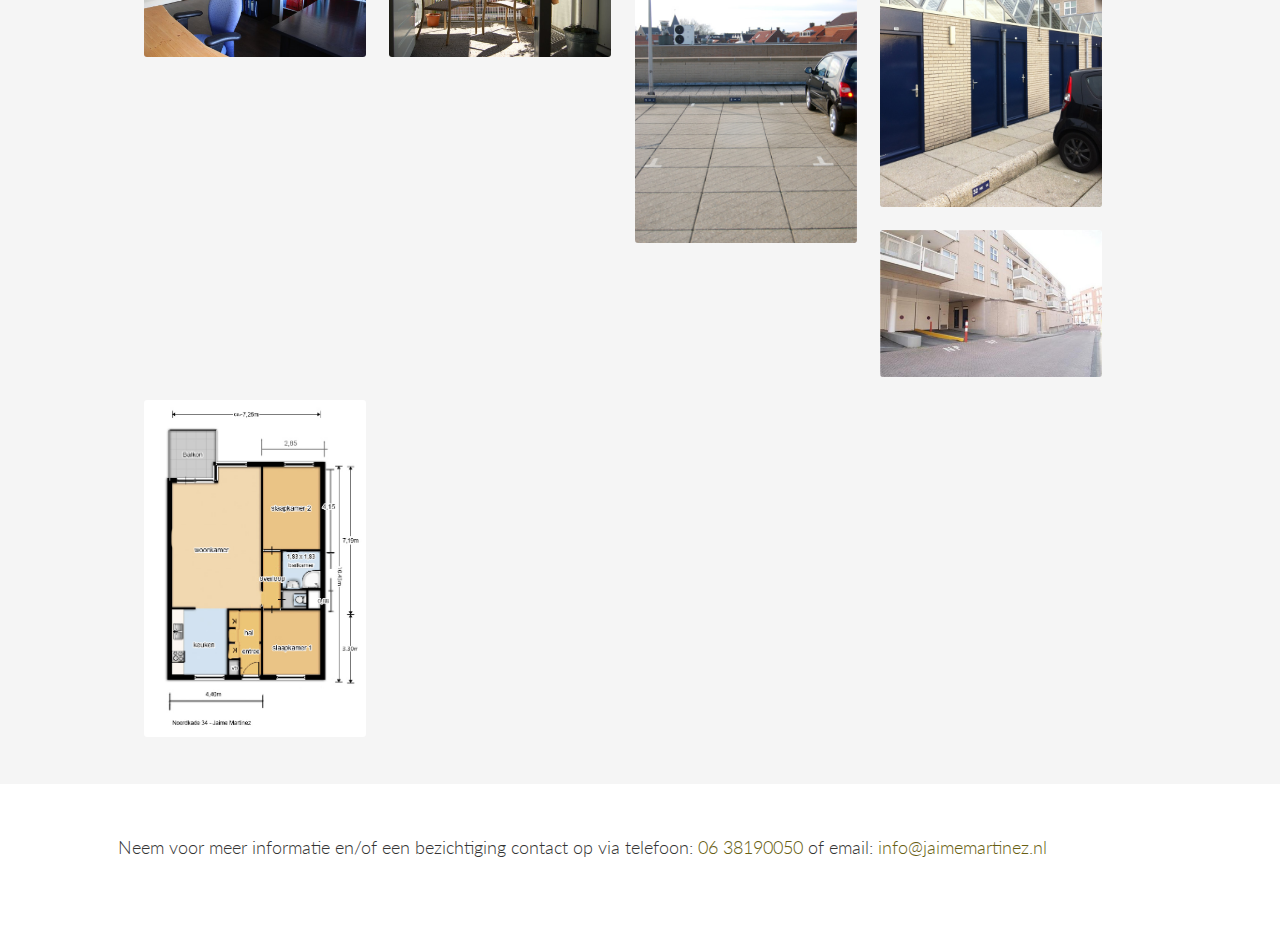
==== commit 37f36efd: "Update index.html" ====
--- a/index.html
+++ b/index.html
@@ -112,7 +112,7 @@
 				<aside>
 					<h3>Kenmerken <i class="icon-list-bullet"></i></h3>
 					<ul>
-						<li>Vraagprijs: € 142.900,-- k.k.</li>
+						<li>Vraagprijs: € 139.900,-- k.k.</li>
 						<li>Aanvaarding: In overleg.</li>
 						<li>Bouwjaar: 1987</li>
 						<li>Woonoppervlakte: 75 m2</li>
@@ -138,8 +138,7 @@
 			<section class="vve">
 	<article>
 		<h3>V.v.E. <small><a href="http://www.vve-dekopspijker.nl/" target="_blank"><i class="icon-link"></i></a></small></h3>
-		<p>Zeer actieve en gezonde Vereniging van Eigenaren.  -De maandelijkse bijdrage VvE is €140. Hierbij inbegrepen zijn:</p>
+		<p>Zeer actieve en gezonde Vereniging van Eigenaren. De maandelijkse bijdrage VvE is €155. Hierbij inbegrepen zijn:</p>
 		<ul>
 			<li>Opstalverzekering.</li>
 			<li>Glasverzekering.</li>
@@ -150,8 +149,7 @@
 			<li>Groenvoorziening.</li>
 			<li>Halfjaarlijks glazenwasser.</li>
 		</ul>
-		<p>Daarnaast is er een contract voor groot schilderwerk met een bijdrage van €15 per maand - tot 2023. In 2018 en 2023 zullen er nog twee volledige schilderbeurten worden uitgevoerd.</p>
+		<p>Tevens is er een contract voor groot schilderwerk tot 2023. In 2018 en 2023 zullen er nog twee volledige schilderbeurten worden uitgevoerd.</p>
 		<p>Verdere V.v.E. informatie op verzoek.    </p>
